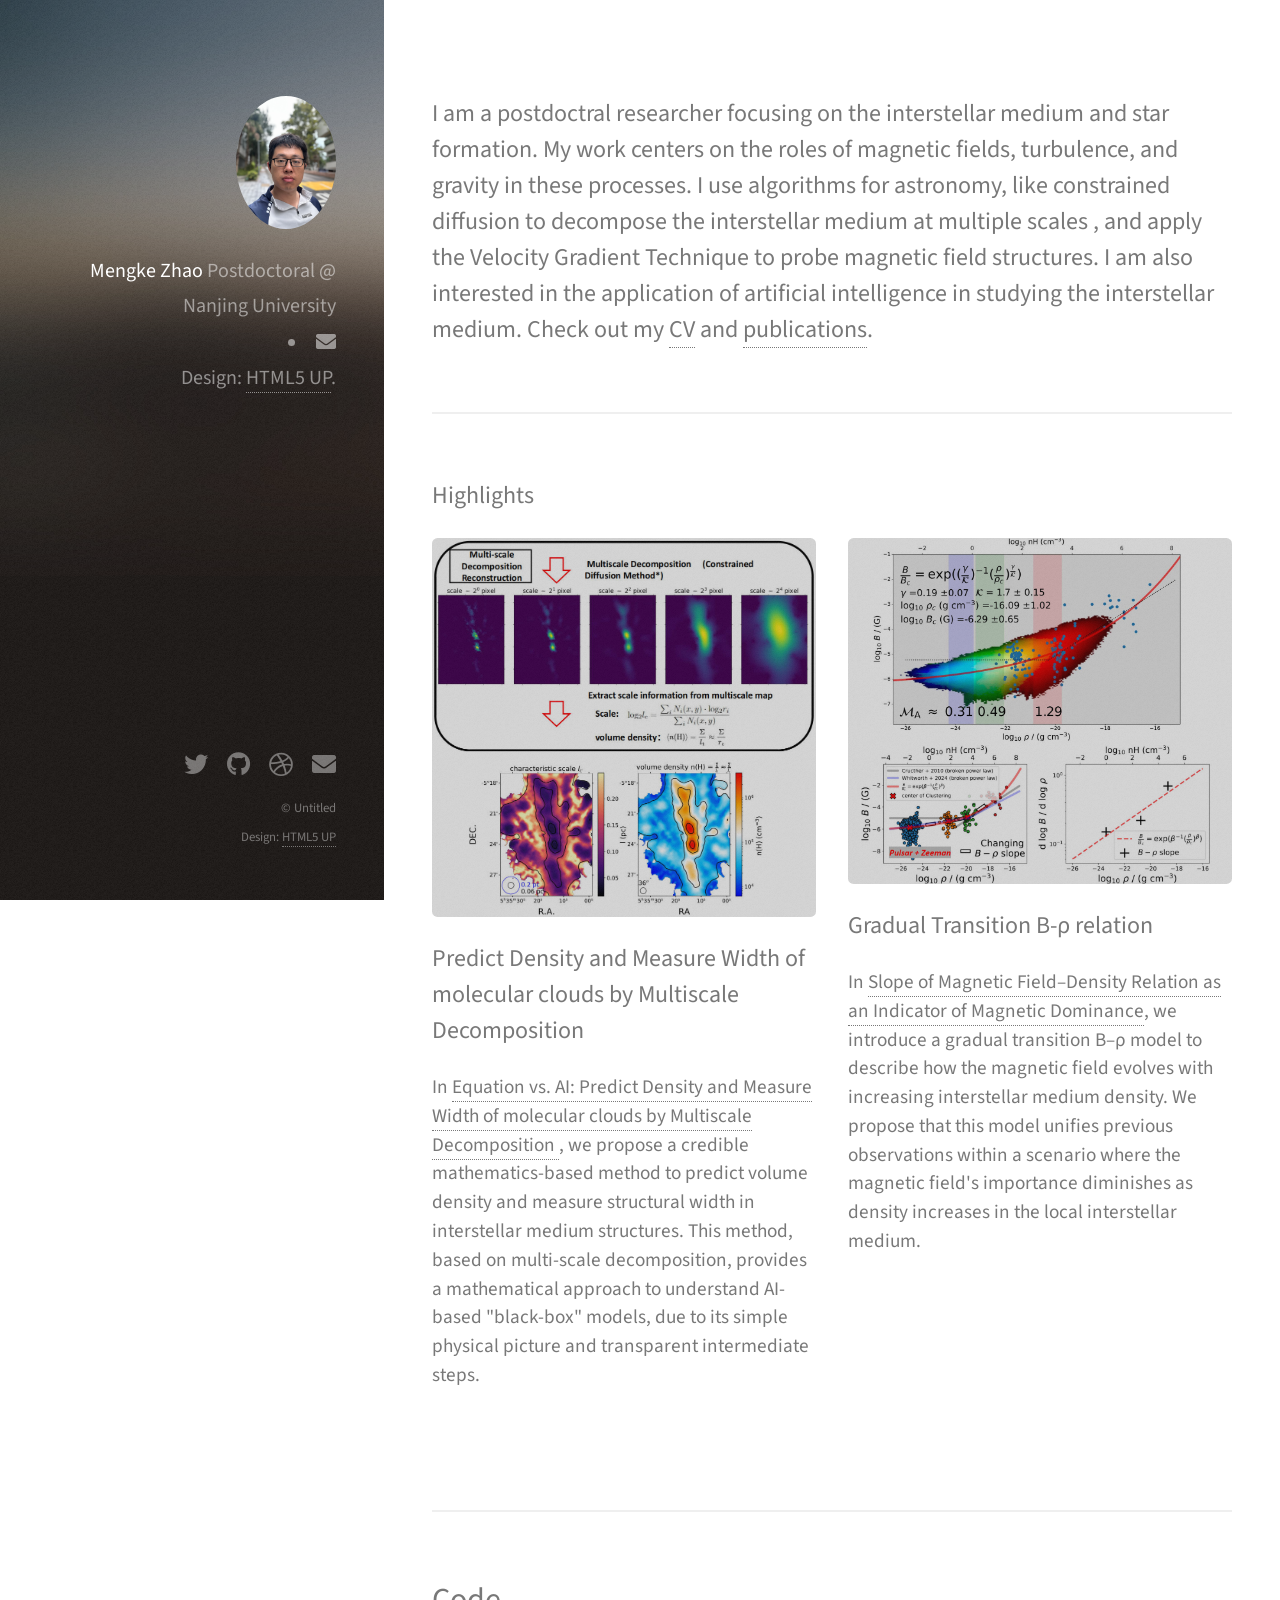
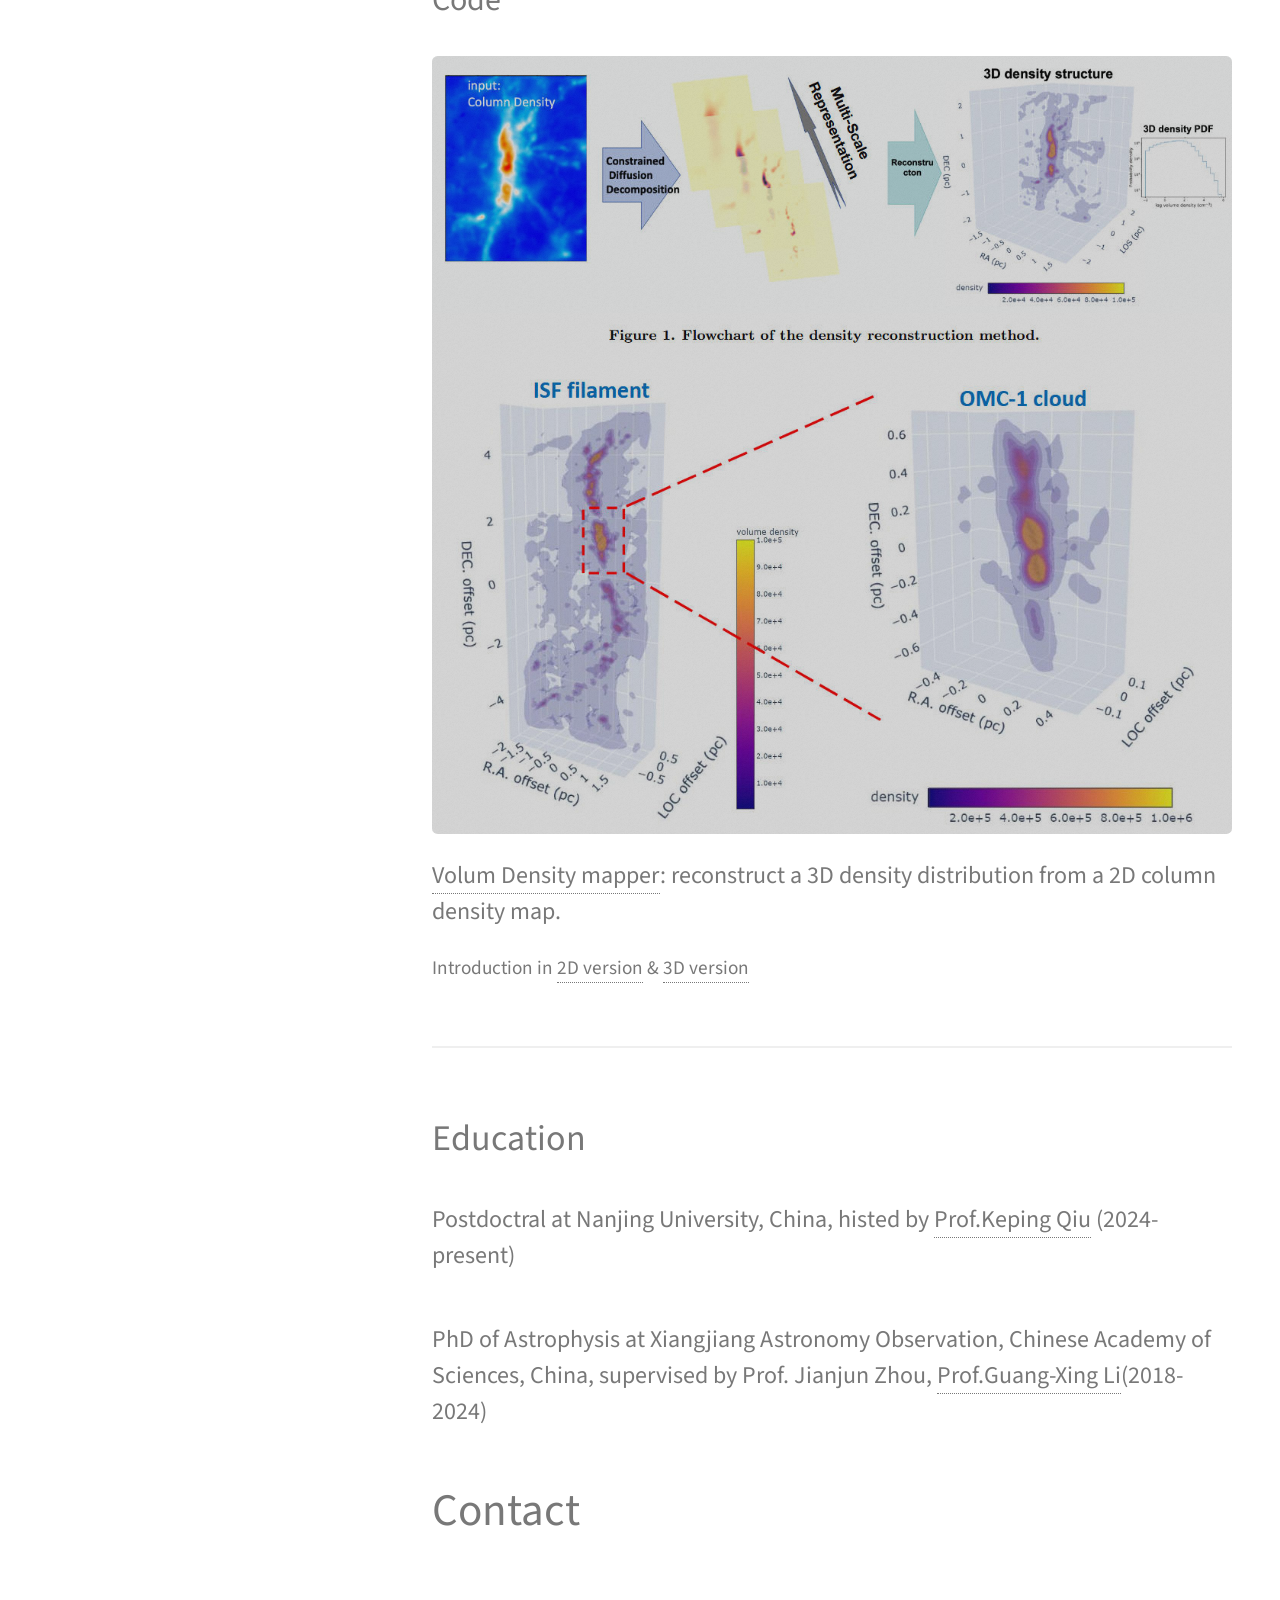
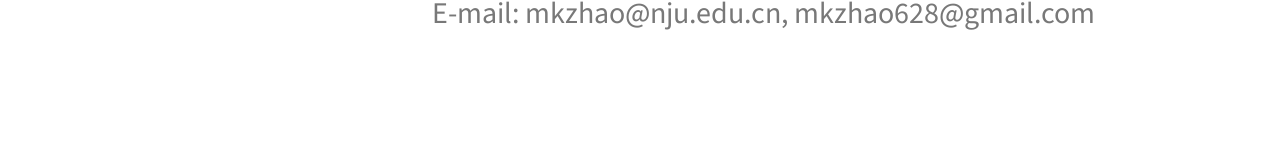
==== index.html @ 510600f3 "Add files via upload" ====
<!DOCTYPE HTML>
<!--
	Strata by HTML5 UP
	html5up.net | @ajlkn
	Free for personal and commercial use under the CCA 3.0 license (html5up.net/license)
-->
<html>
	<head>
		<title>Strata by HTML5 UP</title>
		<meta charset="utf-8" />
		<meta name="viewport" content="width=device-width, initial-scale=1, user-scalable=no" />
		<link rel="stylesheet" href="assets/css/main.css" />
	</head>
	<body class="is-preload">

		<!-- Header -->
			<header id="header">
				<div class="inner">
					<a href="#" class="image avatar"><img src="images/avatar.jpg" alt="" /></a>
					<h1><strong>Mengke Zhao</strong> <br />
					Postdoctoral @ Nanjing University<br />
					<br />
					<br />
					<br />
					<br />
					<br />
					<br />
					<br />
					<li><a href="mailto: mkzhao@nju.edu.cn" class="icon solid fa-envelope"><span class="label">Email</span></a></li>
					Design: <a href="http://html5up.net">HTML5 UP</a>.</h1>
				</div>
			</header>

		<!-- Main -->
			<div id="main">

				<!-- One -->
					<section id="one">
						<h2><header class="major">
						</header>
						<p>I am a postdoctral researcher focusing on the interstellar medium and star formation. 
						My work centers on the roles of magnetic fields, turbulence, and gravity in these processes. 
						I use algorithms for astronomy, like constrained diffusion to decompose the interstellar medium at multiple scales , and apply the Velocity Gradient Technique to probe magnetic field structures. 
						I am also interested in the application of artificial intelligence in studying the interstellar medium.
						Check out my <a href="resume.pdf" class="pdf-link" target="_blank">CV</a> and <a href="https://ui.adsabs.harvard.edu/search/filter_author_facet_hier_fq_author=AND&filter_author_facet_hier_fq_author=author_facet_hier%3A%221%2FZhao%2C%20M%2FZhao%2C%20Mengke%22&filter_database_fq_database=AND&filter_database_fq_database=database%3A%22astronomy%22&fq=%7B!type%3Daqp%20v%3D%24fq_database%7D&fq=%7B!type%3Daqp%20v%3D%24fq_author%7D&fq_author=(author_facet_hier%3A%221%2FZhao%2C%20M%2FZhao%2C%20Mengke%22)&fq_database=(database%3A%22astronomy%22)&p_=0&q=%20%20author%3A%22Zhao%22&sort=date%20desc%2C%20bibcode%20desc" class="pdf-link" target="_blank"> publications</a>.
						
					</section>

				<!-- Two -->
					<section id="two">
						<h2>Highlights</h1>
						<div class="row">
							<article class="col-6 col-12-xsmall work-item">
								<a href="images/fulls/01.jpg" class="image fit thumb"><img src="images/thumbs/01.jpg" alt="" /></a>
								<h2>Predict Density and Measure Width of molecular clouds by Multiscale Decomposition</h3>
								<h2><p>In <a href="https://arxiv.org/abs/2508.01130" class="highlight-link" target="_blank">Equation vs. AI: Predict Density and Measure Width of molecular clouds by Multiscale Decomposition </a>, we propose a credible mathematics-based method to predict volume density and measure structural width in interstellar medium structures. This method, based on multi-scale decomposition, provides a mathematical approach to understand AI-based "black-box" models, due to its simple physical picture and transparent intermediate steps.</p>
							</article>
							<article class="col-6 col-12-xsmall work-item">
								<a href="images/fulls/02.jpg" class="image fit thumb"><img src="images/thumbs/02.jpg" alt="" /></a>
								<h2>Gradual Transition B-ρ relation</h3>
								<h2><p>In <a href="https://arxiv.org/abs/2409.02786" class="highlight-link" target="_blank"> Slope of Magnetic Field–Density Relation as an Indicator of Magnetic Dominance</a>, we introduce a gradual transition B–ρ model to describe how the magnetic field evolves with increasing interstellar medium density. We propose that this model unifies previous observations within a scenario where the magnetic field's importance diminishes as density increases in the local interstellar medium.</p>
							</article>
							
						</div>
					</section>

				<!-- Three -->
					<section id="three">
						<h1>Code </h1>
						<article class="col-6 col-12-xsmall work-item">
								<a href="images/fulls/03.jpg" class="image fit thumb"><img src="images/thumbs/03.jpg" alt="" /></a>
								<h2><a href="https://github.com/gxli/volume-density-mapper" class="highlight-link" target="_blank"> Volum Density mapper</a>: reconstruct a 3D density distribution from a 2D column density map.</p></h3>
								<h2><p>Introduction in <a href="https://arxiv.org/abs/2508.01130" class="highlight-link" target="_blank">2D version</a> & <a href="https://arxiv.org/abs/2509.17369" class="highlight-link" target="_blank"> 3D version</a></p>
							
						</article>

					</section>

					<section id="four">
						<h2><section id="four">
						<h2>Education </h2>
							<p> Postdoctral at Nanjing University, China, histed by <a href="https://www.researchgate.net/profile/Keping-Qiu" class="highlight-link" target="_blank"> Prof.Keping Qiu</a> (2024-present)
							<p>PhD of Astrophysis at Xiangjiang Astronomy Observation,  Chinese Academy of Sciences, China, supervised by Prof. Jianjun Zhou, <a href="https://gxli.github.io/" class="highlight-link" target="_blank">Prof.Guang-Xing Li</a>(2018-2024)</p>
							
						</article>


					</section>

					<section id="five">
						<h3><section id="five">
						<h2>Contact </h2>
							<p>E-mail: mkzhao@nju.edu.cn, mkzhao628@gmail.com </p>
							
						</article>


					</section>

					

				<!-- Four -->
				<!--
					<section id="four">
						<h2>Elements</h2>

						<section>
							<h4>Text</h4>
							<p>This is <b>bold</b> and this is <strong>strong</strong>. This is <i>italic</i> and this is <em>emphasized</em>.
							This is <sup>superscript</sup> text and this is <sub>subscript</sub> text.
							This is <u>underlined</u> and this is code: <code>for (;;) { ... }</code>. Finally, <a href="#">this is a link</a>.</p>
							<hr />
							<header>
								<h4>Heading with a Subtitle</h4>
								<p>Lorem ipsum dolor sit amet nullam id egestas urna aliquam</p>
							</header>
							<p>Nunc lacinia ante nunc ac lobortis. Interdum adipiscing gravida odio porttitor sem non mi integer non faucibus ornare mi ut ante amet placerat aliquet. Volutpat eu sed ante lacinia sapien lorem accumsan varius montes viverra nibh in adipiscing blandit tempus accumsan.</p>
							<header>
								<h5>Heading with a Subtitle</h5>
								<p>Lorem ipsum dolor sit amet nullam id egestas urna aliquam</p>
							</header>
							<p>Nunc lacinia ante nunc ac lobortis. Interdum adipiscing gravida odio porttitor sem non mi integer non faucibus ornare mi ut ante amet placerat aliquet. Volutpat eu sed ante lacinia sapien lorem accumsan varius montes viverra nibh in adipiscing blandit tempus accumsan.</p>
							<hr />
							<h2>Heading Level 2</h2>
							<h3>Heading Level 3</h3>
							<h4>Heading Level 4</h4>
							<h5>Heading Level 5</h5>
							<h6>Heading Level 6</h6>
							<hr />
							<h5>Blockquote</h5>
							<blockquote>Fringilla nisl. Donec accumsan interdum nisi, quis tincidunt felis sagittis eget tempus euismod. Vestibulum ante ipsum primis in faucibus vestibulum. Blandit adipiscing eu felis iaculis volutpat ac adipiscing accumsan faucibus. Vestibulum ante ipsum primis in faucibus lorem ipsum dolor sit amet nullam adipiscing eu felis.</blockquote>
							<h5>Preformatted</h5>
							<pre><code>i = 0;

while (!deck.isInOrder()) {
print 'Iteration ' + i;
deck.shuffle();
i++;
}

print 'It took ' + i + ' iterations to sort the deck.';</code></pre>
						</section>

						<section>
							<h4>Lists</h4>
							<div class="row">
								<div class="col-6 col-12-xsmall">
									<h5>Unordered</h5>
									<ul>
										<li>Dolor pulvinar etiam magna etiam.</li>
										<li>Sagittis adipiscing lorem eleifend.</li>
										<li>Felis enim feugiat dolore viverra.</li>
									</ul>
									<h5>Alternate</h5>
									<ul class="alt">
										<li>Dolor pulvinar etiam magna etiam.</li>
										<li>Sagittis adipiscing lorem eleifend.</li>
										<li>Felis enim feugiat dolore viverra.</li>
									</ul>
								</div>
								<div class="col-6 col-12-xsmall">
									<h5>Ordered</h5>
									<ol>
										<li>Dolor pulvinar etiam magna etiam.</li>
										<li>Etiam vel felis at lorem sed viverra.</li>
										<li>Felis enim feugiat dolore viverra.</li>
										<li>Dolor pulvinar etiam magna etiam.</li>
										<li>Etiam vel felis at lorem sed viverra.</li>
										<li>Felis enim feugiat dolore viverra.</li>
									</ol>
									<h5>Icons</h5>
									<ul class="icons">
										<li><a href="#" class="icon brands fa-twitter"><span class="label">Twitter</span></a></li>
										<li><a href="#" class="icon brands fa-facebook-f"><span class="label">Facebook</span></a></li>
										<li><a href="#" class="icon brands fa-instagram"><span class="label">Instagram</span></a></li>
										<li><a href="#" class="icon brands fa-github"><span class="label">Github</span></a></li>
										<li><a href="#" class="icon brands fa-dribbble"><span class="label">Dribbble</span></a></li>
										<li><a href="#" class="icon brands fa-tumblr"><span class="label">Tumblr</span></a></li>
									</ul>
								</div>
							</div>
							<h5>Actions</h5>
							<ul class="actions">
								<li><a href="#" class="button primary">Default</a></li>
								<li><a href="#" class="button">Default</a></li>
							</ul>
							<ul class="actions small">
								<li><a href="#" class="button primary small">Small</a></li>
								<li><a href="#" class="button small">Small</a></li>
							</ul>
							<div class="row">
								<div class="col-6 col-12-small">
									<ul class="actions stacked">
										<li><a href="#" class="button primary">Default</a></li>
										<li><a href="#" class="button">Default</a></li>
									</ul>
								</div>
								<div class="col-6 col-12-small">
									<ul class="actions stacked">
										<li><a href="#" class="button primary small">Small</a></li>
										<li><a href="#" class="button small">Small</a></li>
									</ul>
								</div>
								<div class="col-6 col-12-small">
									<ul class="actions stacked">
										<li><a href="#" class="button primary fit">Default</a></li>
										<li><a href="#" class="button fit">Default</a></li>
									</ul>
								</div>
								<div class="col-6 col-12-small">
									<ul class="actions stacked">
										<li><a href="#" class="button primary small fit">Small</a></li>
										<li><a href="#" class="button small fit">Small</a></li>
									</ul>
								</div>
							</div>
						</section>

						<section>
							<h4>Table</h4>
							<h5>Default</h5>
							<div class="table-wrapper">
								<table>
									<thead>
										<tr>
											<th>Name</th>
											<th>Description</th>
											<th>Price</th>
										</tr>
									</thead>
									<tbody>
										<tr>
											<td>Item One</td>
											<td>Ante turpis integer aliquet porttitor.</td>
											<td>29.99</td>
										</tr>
										<tr>
											<td>Item Two</td>
											<td>Vis ac commodo adipiscing arcu aliquet.</td>
											<td>19.99</td>
										</tr>
										<tr>
											<td>Item Three</td>
											<td> Morbi faucibus arcu accumsan lorem.</td>
											<td>29.99</td>
										</tr>
										<tr>
											<td>Item Four</td>
											<td>Vitae integer tempus condimentum.</td>
											<td>19.99</td>
										</tr>
										<tr>
											<td>Item Five</td>
											<td>Ante turpis integer aliquet porttitor.</td>
											<td>29.99</td>
										</tr>
									</tbody>
									<tfoot>
										<tr>
											<td colspan="2"></td>
											<td>100.00</td>
										</tr>
									</tfoot>
								</table>
							</div>

							<h5>Alternate</h5>
							<div class="table-wrapper">
								<table class="alt">
									<thead>
										<tr>
											<th>Name</th>
											<th>Description</th>
											<th>Price</th>
										</tr>
									</thead>
									<tbody>
										<tr>
											<td>Item One</td>
											<td>Ante turpis integer aliquet porttitor.</td>
											<td>29.99</td>
										</tr>
										<tr>
											<td>Item Two</td>
											<td>Vis ac commodo adipiscing arcu aliquet.</td>
											<td>19.99</td>
										</tr>
										<tr>
											<td>Item Three</td>
											<td> Morbi faucibus arcu accumsan lorem.</td>
											<td>29.99</td>
										</tr>
										<tr>
											<td>Item Four</td>
											<td>Vitae integer tempus condimentum.</td>
											<td>19.99</td>
										</tr>
										<tr>
											<td>Item Five</td>
											<td>Ante turpis integer aliquet porttitor.</td>
											<td>29.99</td>
										</tr>
									</tbody>
									<tfoot>
										<tr>
											<td colspan="2"></td>
											<td>100.00</td>
										</tr>
									</tfoot>
								</table>
							</div>
						</section>

						<section>
							<h4>Buttons</h4>
							<ul class="actions">
								<li><a href="#" class="button primary">Primary</a></li>
								<li><a href="#" class="button">Default</a></li>
							</ul>
							<ul class="actions">
								<li><a href="#" class="button large">Large</a></li>
								<li><a href="#" class="button">Default</a></li>
								<li><a href="#" class="button small">Small</a></li>
							</ul>
							<ul class="actions fit">
								<li><a href="#" class="button primary fit">Fit</a></li>
								<li><a href="#" class="button fit">Fit</a></li>
							</ul>
							<ul class="actions fit small">
								<li><a href="#" class="button primary fit small">Fit + Small</a></li>
								<li><a href="#" class="button fit small">Fit + Small</a></li>
							</ul>
							<ul class="actions">
								<li><a href="#" class="button primary icon solid fa-download">Icon</a></li>
								<li><a href="#" class="button icon solid fa-download">Icon</a></li>
							</ul>
							<ul class="actions">
								<li><span class="button primary disabled">Primary</span></li>
								<li><span class="button disabled">Default</span></li>
							</ul>
						</section>

						<section>
							<h4>Form</h4>
							<form method="post" action="#">
								<div class="row gtr-uniform gtr-50">
									<div class="col-6 col-12-xsmall">
										<input type="text" name="demo-name" id="demo-name" value="" placeholder="Name" />
									</div>
									<div class="col-6 col-12-xsmall">
										<input type="email" name="demo-email" id="demo-email" value="" placeholder="Email" />
									</div>
									<div class="col-12">
										<select name="demo-category" id="demo-category">
											<option value="">- Category -</option>
											<option value="1">Manufacturing</option>
											<option value="1">Shipping</option>
											<option value="1">Administration</option>
											<option value="1">Human Resources</option>
										</select>
									</div>
									<div class="col-4 col-12-small">
										<input type="radio" id="demo-priority-low" name="demo-priority" checked>
										<label for="demo-priority-low">Low Priority</label>
									</div>
									<div class="col-4 col-12-small">
										<input type="radio" id="demo-priority-normal" name="demo-priority">
										<label for="demo-priority-normal">Normal Priority</label>
									</div>
									<div class="col-4 col-12-small">
										<input type="radio" id="demo-priority-high" name="demo-priority">
										<label for="demo-priority-high">High Priority</label>
									</div>
									<div class="col-6 col-12-small">
										<input type="checkbox" id="demo-copy" name="demo-copy">
										<label for="demo-copy">Email me a copy of this message</label>
									</div>
									<div class="col-6 col-12-small">
										<input type="checkbox" id="demo-human" name="demo-human" checked>
										<label for="demo-human">I am a human and not a robot</label>
									</div>
									<div class="col-12">
										<textarea name="demo-message" id="demo-message" placeholder="Enter your message" rows="6"></textarea>
									</div>
									<div class="col-12">
										<ul class="actions">
											<li><input type="submit" value="Send Message" class="primary" /></li>
											<li><input type="reset" value="Reset" /></li>
										</ul>
									</div>
								</div>
							</form>
						</section>

						<section>
							<h4>Image</h4>
							<h5>Fit</h5>
							<div class="box alt">
								<div class="row gtr-50 gtr-uniform">
									<div class="col-12"><span class="image fit"><img src="images/fulls/05.jpg" alt="" /></span></div>
									<div class="col-4"><span class="image fit"><img src="images/thumbs/01.jpg" alt="" /></span></div>
									<div class="col-4"><span class="image fit"><img src="images/thumbs/02.jpg" alt="" /></span></div>
									<div class="col-4"><span class="image fit"><img src="images/thumbs/03.jpg" alt="" /></span></div>
									<div class="col-4"><span class="image fit"><img src="images/thumbs/04.jpg" alt="" /></span></div>
									<div class="col-4"><span class="image fit"><img src="images/thumbs/05.jpg" alt="" /></span></div>
									<div class="col-4"><span class="image fit"><img src="images/thumbs/06.jpg" alt="" /></span></div>
									<div class="col-4"><span class="image fit"><img src="images/thumbs/03.jpg" alt="" /></span></div>
									<div class="col-4"><span class="image fit"><img src="images/thumbs/02.jpg" alt="" /></span></div>
									<div class="col-4"><span class="image fit"><img src="images/thumbs/01.jpg" alt="" /></span></div>
								</div>
							</div>
							<h5>Left &amp; Right</h5>
							<p><span class="image left"><img src="images/avatar.jpg" alt="" /></span>Fringilla nisl. Donec accumsan interdum nisi, quis tincidunt felis sagittis eget. tempus euismod. Vestibulum ante ipsum primis in faucibus vestibulum. Blandit adipiscing eu felis iaculis volutpat ac adipiscing accumsan eu faucibus. Integer ac pellentesque praesent tincidunt felis sagittis eget. tempus euismod. Vestibulum ante ipsum primis in faucibus vestibulum. Blandit adipiscing eu felis iaculis volutpat ac adipiscing accumsan eu faucibus. Integer ac pellentesque praesent. Donec accumsan interdum nisi, quis tincidunt felis sagittis eget. tempus euismod. Vestibulum ante ipsum primis in faucibus vestibulum. Blandit adipiscing eu felis iaculis volutpat ac adipiscing accumsan eu faucibus. Integer ac pellentesque praesent tincidunt felis sagittis eget. tempus euismod. Vestibulum ante ipsum primis in faucibus vestibulum. Blandit adipiscing eu felis iaculis volutpat ac adipiscing accumsan eu faucibus. Integer ac pellentesque praesent.</p>
							<p><span class="image right"><img src="images/avatar.jpg" alt="" /></span>Fringilla nisl. Donec accumsan interdum nisi, quis tincidunt felis sagittis eget. tempus euismod. Vestibulum ante ipsum primis in faucibus vestibulum. Blandit adipiscing eu felis iaculis volutpat ac adipiscing accumsan eu faucibus. Integer ac pellentesque praesent tincidunt felis sagittis eget. tempus euismod. Vestibulum ante ipsum primis in faucibus vestibulum. Blandit adipiscing eu felis iaculis volutpat ac adipiscing accumsan eu faucibus. Integer ac pellentesque praesent. Donec accumsan interdum nisi, quis tincidunt felis sagittis eget. tempus euismod. Vestibulum ante ipsum primis in faucibus vestibulum. Blandit adipiscing eu felis iaculis volutpat ac adipiscing accumsan eu faucibus. Integer ac pellentesque praesent tincidunt felis sagittis eget. tempus euismod. Vestibulum ante ipsum primis in faucibus vestibulum. Blandit adipiscing eu felis iaculis volutpat ac adipiscing accumsan eu faucibus. Integer ac pellentesque praesent.</p>
						</section>

					</section>
				-->

			</div>

		<!-- Footer -->
			<footer id="footer">
				<div class="inner">
					<ul class="icons">
						<li><a href="#" class="icon brands fa-twitter"><span class="label">Twitter</span></a></li>
						<li><a href="#" class="icon brands fa-github"><span class="label">Github</span></a></li>
						<li><a href="#" class="icon brands fa-dribbble"><span class="label">Dribbble</span></a></li>
						<li><a href="#" class="icon solid fa-envelope"><span class="label">Email</span></a></li>
					</ul>
					<ul class="copyright">
						<li>&copy; Untitled</li><li>Design: <a href="http://html5up.net">HTML5 UP</a></li>
					</ul>
				</div>
			</footer>

		<!-- Scripts -->
			<script src="assets/js/jquery.min.js"></script>
			<script src="assets/js/jquery.poptrox.min.js"></script>
			<script src="assets/js/browser.min.js"></script>
			<script src="assets/js/breakpoints.min.js"></script>
			<script src="assets/js/util.js"></script>
			<script src="assets/js/main.js"></script>

	</body>
</html>
---- assets/css/main.css ----
@import url("fontawesome-all.min.css");
@import url("https://fonts.googleapis.com/css?family=Source+Sans+Pro:400,400italic");

/*
	Strata by HTML5 UP
	html5up.net | @ajlkn
	Free for personal and commercial use under the CCA 3.0 license (html5up.net/license)
*/

html, body, div, span, applet, object,
iframe, h1, h2, h3, h4, h5, h6, p, blockquote,
pre, a, abbr, acronym, address, big, cite,
code, del, dfn, em, img, ins, kbd, q, s, samp,
small, strike, strong, sub, sup, tt, var, b,
u, i, center, dl, dt, dd, ol, ul, li, fieldset,
form, label, legend, table, caption, tbody,
tfoot, thead, tr, th, td, article, aside,
canvas, details, embed, figure, figcaption,
footer, header, hgroup, menu, nav, output, ruby,
section, summary, time, mark, audio, video {
	margin: 0;
	padding: 0;
	border: 0;
	font-size: 100%;
	font: inherit;
	vertical-align: baseline;}

article, aside, details, figcaption, figure,
footer, header, hgroup, menu, nav, section {
	display: block;}

body {
	line-height: 1;
}

ol, ul {
	list-style: none;
}

blockquote, q {
	quotes: none;
}

	blockquote:before, blockquote:after, q:before, q:after {
		content: '';
		content: none;
	}

table {
	border-collapse: collapse;
	border-spacing: 0;
}

body {
	-webkit-text-size-adjust: none;
}

mark {
	background-color: transparent;
	color: inherit;
}

input::-moz-focus-inner {
	border: 0;
	padding: 0;
}

input, select, textarea {
	-moz-appearance: none;
	-webkit-appearance: none;
	-ms-appearance: none;
	appearance: none;
}

/* Basic */

	html {
		box-sizing: border-box;
	}

	*, *:before, *:after {
		box-sizing: inherit;
	}

	body {
		background: #fff;
	}

		body.is-preload *, body.is-preload *:before, body.is-preload *:after {
			-moz-animation: none !important;
			-webkit-animation: none !important;
			-ms-animation: none !important;
			animation: none !important;
			-moz-transition: none !important;
			-webkit-transition: none !important;
			-ms-transition: none !important;
			transition: none !important;
		}

	body, input, select, textarea {
		color: #a2a2a2;
		font-family: "Source Sans Pro", Helvetica, sans-serif;
		font-size: 16pt;
		font-weight: 400;
		line-height: 1.75em;
	}

	a {
		-moz-transition: color 0.2s ease-in-out, border-color 0.2s ease-in-out;
		-webkit-transition: color 0.2s ease-in-out, border-color 0.2s ease-in-out;
		-ms-transition: color 0.2s ease-in-out, border-color 0.2s ease-in-out;
		transition: color 0.2s ease-in-out, border-color 0.2s ease-in-out;
		border-bottom: dotted 1px;
		color: #49bf9d;
		text-decoration: none;
	}

		a:hover {
			border-bottom-color: transparent;
			color: #49bf9d !important;
			text-decoration: none;
		}

	strong, b {
		color: #787878;
		font-weight: 400;
	}

	em, i {
		font-style: italic;
	}

	p {
		margin: 0 0 2em 0;
	}

	h1, h2, h3, h4, h5, h6 {
		color: #787878;
		font-weight: 400;
		line-height: 1em;
		margin: 0 0 1em 0;
	}

		h1 a, h2 a, h3 a, h4 a, h5 a, h6 a {
			color: inherit;
			text-decoration: none;
		}

	h1 {
		font-size: 2em;
		line-height: 1.5em;
	}

	h2 {
		font-size: 1.5em;
		line-height: 1.5em;
	}

	h3 {
		font-size: 1.25em;
		line-height: 1.5em;
	}

	h4 {
		font-size: 1.1em;
		line-height: 1.5em;
	}

	h5 {
		font-size: 0.9em;
		line-height: 1.5em;
	}

	h6 {
		font-size: 0.7em;
		line-height: 1.5em;
	}

	sub {
		font-size: 0.8em;
		position: relative;
		top: 0.5em;
	}

	sup {
		font-size: 0.8em;
		position: relative;
		top: -0.5em;
	}

	hr {
		border: 0;
		border-bottom: solid 2px #efefef;
		margin: 2em 0;
	}

		hr.major {
			margin: 3em 0;
		}

	blockquote {
		border-left: solid 6px #efefef;
		font-style: italic;
		margin: 0 0 2em 0;
		padding: 0.5em 0 0.5em 1.5em;
	}

	code {
		background: #f7f7f7;
		border-radius: 0.35em;
		border: solid 2px #efefef;
		font-family: "Courier New", monospace;
		font-size: 0.9em;
		margin: 0 0.25em;
		padding: 0.25em 0.65em;
	}

	pre {
		-webkit-overflow-scrolling: touch;
		font-family: "Courier New", monospace;
		font-size: 0.9em;
		margin: 0 0 2em 0;
	}

		pre code {
			display: block;
			line-height: 1.75em;
			padding: 1em 1.5em;
			overflow-x: auto;
		}

	.align-left {
		text-align: left;
	}

	.align-center {
		text-align: center;
	}

	.align-right {
		text-align: right;
	}

/* Container */

	.container {
		margin: 0 auto;
		max-width: calc(100% - 4em);
		width: 100%;
	}

		.container.xsmall {
			width: 25%;
		}

		.container.small {
			width: 50%;
		}

		.container.medium {
			width: 75%;
		}

		.container.large {
			width: 125%;
		}

		.container.xlarge {
			width: 150%;
		}

		.container.max {
			width: 100%;
		}

		@media screen and (max-width: 980px) {

			.container {
				width: 100% !important;
				max-width: 100% !important;
			}

		}

		@media screen and (max-width: 480px) {

			.container {
				max-width: calc(100% - 3em);
			}

		}

/* Row */

	.row {
		display: flex;
		flex-wrap: wrap;
		box-sizing: border-box;
		align-items: stretch;
	}

		.row > * {
			box-sizing: border-box;
		}

		.row.gtr-uniform > * > :last-child {
			margin-bottom: 0;
		}

		.row.aln-left {
			justify-content: flex-start;
		}

		.row.aln-center {
			justify-content: center;
		}

		.row.aln-right {
			justify-content: flex-end;
		}

		.row.aln-top {
			align-items: flex-start;
		}

		.row.aln-middle {
			align-items: center;
		}

		.row.aln-bottom {
			align-items: flex-end;
		}

		.row > .imp {
			order: -1;
		}

		.row > .col-1 {
			width: 8.33333%;
		}

		.row > .off-1 {
			margin-left: 8.33333%;
		}

		.row > .col-2 {
			width: 16.66667%;
		}

		.row > .off-2 {
			margin-left: 16.66667%;
		}

		.row > .col-3 {
			width: 25%;
		}

		.row > .off-3 {
			margin-left: 25%;
		}

		.row > .col-4 {
			width: 33.33333%;
		}

		.row > .off-4 {
			margin-left: 33.33333%;
		}

		.row > .col-5 {
			width: 41.66667%;
		}

		.row > .off-5 {
			margin-left: 41.66667%;
		}

		.row > .col-6 {
			width: 50%;
		}

		.row > .off-6 {
			margin-left: 50%;
		}

		.row > .col-7 {
			width: 58.33333%;
		}

		.row > .off-7 {
			margin-left: 58.33333%;
		}

		.row > .col-8 {
			width: 66.66667%;
		}

		.row > .off-8 {
			margin-left: 66.66667%;
		}

		.row > .col-9 {
			width: 75%;
		}

		.row > .off-9 {
			margin-left: 75%;
		}

		.row > .col-10 {
			width: 83.33333%;
		}

		.row > .off-10 {
			margin-left: 83.33333%;
		}

		.row > .col-11 {
			width: 91.66667%;
		}

		.row > .off-11 {
			margin-left: 91.66667%;
		}

		.row > .col-12 {
			width: 100%;
		}

		.row > .off-12 {
			margin-left: 100%;
		}

		.row.gtr-0 {
			margin-top: 0;
			margin-left: 0em;
		}

			.row.gtr-0 > * {
				padding: 0 0 0 0em;
			}

			.row.gtr-0.gtr-uniform {
				margin-top: 0em;
			}

				.row.gtr-0.gtr-uniform > * {
					padding-top: 0em;
				}

		.row.gtr-25 {
			margin-top: 0;
			margin-left: -0.625em;
		}

			.row.gtr-25 > * {
				padding: 0 0 0 0.625em;
			}

			.row.gtr-25.gtr-uniform {
				margin-top: -0.625em;
			}

				.row.gtr-25.gtr-uniform > * {
					padding-top: 0.625em;
				}

		.row.gtr-50 {
			margin-top: 0;
			margin-left: -1.25em;
		}

			.row.gtr-50 > * {
				padding: 0 0 0 1.25em;
			}

			.row.gtr-50.gtr-uniform {
				margin-top: -1.25em;
			}

				.row.gtr-50.gtr-uniform > * {
					padding-top: 1.25em;
				}

		.row {
			margin-top: 0;
			margin-left: -2.5em;
		}

			.row > * {
				padding: 0 0 0 2.5em;
			}

			.row.gtr-uniform {
				margin-top: -2.5em;
			}

				.row.gtr-uniform > * {
					padding-top: 2.5em;
				}

		.row.gtr-150 {
			margin-top: 0;
			margin-left: -3.75em;
		}

			.row.gtr-150 > * {
				padding: 0 0 0 3.75em;
			}

			.row.gtr-150.gtr-uniform {
				margin-top: -3.75em;
			}

				.row.gtr-150.gtr-uniform > * {
					padding-top: 3.75em;
				}

		.row.gtr-200 {
			margin-top: 0;
			margin-left: -5em;
		}

			.row.gtr-200 > * {
				padding: 0 0 0 5em;
			}

			.row.gtr-200.gtr-uniform {
				margin-top: -5em;
			}

				.row.gtr-200.gtr-uniform > * {
					padding-top: 5em;
				}

		@media screen and (max-width: 1800px) {

			.row {
				display: flex;
				flex-wrap: wrap;
				box-sizing: border-box;
				align-items: stretch;
			}

				.row > * {
					box-sizing: border-box;
				}

				.row.gtr-uniform > * > :last-child {
					margin-bottom: 0;
				}

				.row.aln-left {
					justify-content: flex-start;
				}

				.row.aln-center {
					justify-content: center;
				}

				.row.aln-right {
					justify-content: flex-end;
				}

				.row.aln-top {
					align-items: flex-start;
				}

				.row.aln-middle {
					align-items: center;
				}

				.row.aln-bottom {
					align-items: flex-end;
				}

				.row > .imp-xlarge {
					order: -1;
				}

				.row > .col-1-xlarge {
					width: 8.33333%;
				}

				.row > .off-1-xlarge {
					margin-left: 8.33333%;
				}

				.row > .col-2-xlarge {
					width: 16.66667%;
				}

				.row > .off-2-xlarge {
					margin-left: 16.66667%;
				}

				.row > .col-3-xlarge {
					width: 25%;
				}

				.row > .off-3-xlarge {
					margin-left: 25%;
				}

				.row > .col-4-xlarge {
					width: 33.33333%;
				}

				.row > .off-4-xlarge {
					margin-left: 33.33333%;
				}

				.row > .col-5-xlarge {
					width: 41.66667%;
				}

				.row > .off-5-xlarge {
					margin-left: 41.66667%;
				}

				.row > .col-6-xlarge {
					width: 50%;
				}

				.row > .off-6-xlarge {
					margin-left: 50%;
				}

				.row > .col-7-xlarge {
					width: 58.33333%;
				}

				.row > .off-7-xlarge {
					margin-left: 58.33333%;
				}

				.row > .col-8-xlarge {
					width: 66.66667%;
				}

				.row > .off-8-xlarge {
					margin-left: 66.66667%;
				}

				.row > .col-9-xlarge {
					width: 75%;
				}

				.row > .off-9-xlarge {
					margin-left: 75%;
				}

				.row > .col-10-xlarge {
					width: 83.33333%;
				}

				.row > .off-10-xlarge {
					margin-left: 83.33333%;
				}

				.row > .col-11-xlarge {
					width: 91.66667%;
				}

				.row > .off-11-xlarge {
					margin-left: 91.66667%;
				}

				.row > .col-12-xlarge {
					width: 100%;
				}

				.row > .off-12-xlarge {
					margin-left: 100%;
				}

				.row.gtr-0 {
					margin-top: 0;
					margin-left: 0em;
				}

					.row.gtr-0 > * {
						padding: 0 0 0 0em;
					}

					.row.gtr-0.gtr-uniform {
						margin-top: 0em;
					}

						.row.gtr-0.gtr-uniform > * {
							padding-top: 0em;
						}

				.row.gtr-25 {
					margin-top: 0;
					margin-left: -0.625em;
				}

					.row.gtr-25 > * {
						padding: 0 0 0 0.625em;
					}

					.row.gtr-25.gtr-uniform {
						margin-top: -0.625em;
					}

						.row.gtr-25.gtr-uniform > * {
							padding-top: 0.625em;
						}

				.row.gtr-50 {
					margin-top: 0;
					margin-left: -1.25em;
				}

					.row.gtr-50 > * {
						padding: 0 0 0 1.25em;
					}

					.row.gtr-50.gtr-uniform {
						margin-top: -1.25em;
					}

						.row.gtr-50.gtr-uniform > * {
							padding-top: 1.25em;
						}

				.row {
					margin-top: 0;
					margin-left: -2.5em;
				}

					.row > * {
						padding: 0 0 0 2.5em;
					}

					.row.gtr-uniform {
						margin-top: -2.5em;
					}

						.row.gtr-uniform > * {
							padding-top: 2.5em;
						}

				.row.gtr-150 {
					margin-top: 0;
					margin-left: -3.75em;
				}

					.row.gtr-150 > * {
						padding: 0 0 0 3.75em;
					}

					.row.gtr-150.gtr-uniform {
						margin-top: -3.75em;
					}

						.row.gtr-150.gtr-uniform > * {
							padding-top: 3.75em;
						}

				.row.gtr-200 {
					margin-top: 0;
					margin-left: -5em;
				}

					.row.gtr-200 > * {
						padding: 0 0 0 5em;
					}

					.row.gtr-200.gtr-uniform {
						margin-top: -5em;
					}

						.row.gtr-200.gtr-uniform > * {
							padding-top: 5em;
						}

		}

		@media screen and (max-width: 1280px) {

			.row {
				display: flex;
				flex-wrap: wrap;
				box-sizing: border-box;
				align-items: stretch;
			}

				.row > * {
					box-sizing: border-box;
				}

				.row.gtr-uniform > * > :last-child {
					margin-bottom: 0;
				}

				.row.aln-left {
					justify-content: flex-start;
				}

				.row.aln-center {
					justify-content: center;
				}

				.row.aln-right {
					justify-content: flex-end;
				}

				.row.aln-top {
					align-items: flex-start;
				}

				.row.aln-middle {
					align-items: center;
				}

				.row.aln-bottom {
					align-items: flex-end;
				}

				.row > .imp-large {
					order: -1;
				}

				.row > .col-1-large {
					width: 8.33333%;
				}

				.row > .off-1-large {
					margin-left: 8.33333%;
				}

				.row > .col-2-large {
					width: 16.66667%;
				}

				.row > .off-2-large {
					margin-left: 16.66667%;
				}

				.row > .col-3-large {
					width: 25%;
				}

				.row > .off-3-large {
					margin-left: 25%;
				}

				.row > .col-4-large {
					width: 33.33333%;
				}

				.row > .off-4-large {
					margin-left: 33.33333%;
				}

				.row > .col-5-large {
					width: 41.66667%;
				}

				.row > .off-5-large {
					margin-left: 41.66667%;
				}

				.row > .col-6-large {
					width: 50%;
				}

				.row > .off-6-large {
					margin-left: 50%;
				}

				.row > .col-7-large {
					width: 58.33333%;
				}

				.row > .off-7-large {
					margin-left: 58.33333%;
				}

				.row > .col-8-large {
					width: 66.66667%;
				}

				.row > .off-8-large {
					margin-left: 66.66667%;
				}

				.row > .col-9-large {
					width: 75%;
				}

				.row > .off-9-large {
					margin-left: 75%;
				}

				.row > .col-10-large {
					width: 83.33333%;
				}

				.row > .off-10-large {
					margin-left: 83.33333%;
				}

				.row > .col-11-large {
					width: 91.66667%;
				}

				.row > .off-11-large {
					margin-left: 91.66667%;
				}

				.row > .col-12-large {
					width: 100%;
				}

				.row > .off-12-large {
					margin-left: 100%;
				}

				.row.gtr-0 {
					margin-top: 0;
					margin-left: 0em;
				}

					.row.gtr-0 > * {
						padding: 0 0 0 0em;
					}

					.row.gtr-0.gtr-uniform {
						margin-top: 0em;
					}

						.row.gtr-0.gtr-uniform > * {
							padding-top: 0em;
						}

				.row.gtr-25 {
					margin-top: 0;
					margin-left: -0.5em;
				}

					.row.gtr-25 > * {
						padding: 0 0 0 0.5em;
					}

					.row.gtr-25.gtr-uniform {
						margin-top: -0.5em;
					}

						.row.gtr-25.gtr-uniform > * {
							padding-top: 0.5em;
						}

				.row.gtr-50 {
					margin-top: 0;
					margin-left: -1em;
				}

					.row.gtr-50 > * {
						padding: 0 0 0 1em;
					}

					.row.gtr-50.gtr-uniform {
						margin-top: -1em;
					}

						.row.gtr-50.gtr-uniform > * {
							padding-top: 1em;
						}

				.row {
					margin-top: 0;
					margin-left: -2em;
				}

					.row > * {
						padding: 0 0 0 2em;
					}

					.row.gtr-uniform {
						margin-top: -2em;
					}

						.row.gtr-uniform > * {
							padding-top: 2em;
						}

				.row.gtr-150 {
					margin-top: 0;
					margin-left: -3em;
				}

					.row.gtr-150 > * {
						padding: 0 0 0 3em;
					}

					.row.gtr-150.gtr-uniform {
						margin-top: -3em;
					}

						.row.gtr-150.gtr-uniform > * {
							padding-top: 3em;
						}

				.row.gtr-200 {
					margin-top: 0;
					margin-left: -4em;
				}

					.row.gtr-200 > * {
						padding: 0 0 0 4em;
					}

					.row.gtr-200.gtr-uniform {
						margin-top: -4em;
					}

						.row.gtr-200.gtr-uniform > * {
							padding-top: 4em;
						}

		}

		@media screen and (max-width: 980px) {

			.row {
				display: flex;
				flex-wrap: wrap;
				box-sizing: border-box;
				align-items: stretch;
			}

				.row > * {
					box-sizing: border-box;
				}

				.row.gtr-uniform > * > :last-child {
					margin-bottom: 0;
				}

				.row.aln-left {
					justify-content: flex-start;
				}

				.row.aln-center {
					justify-content: center;
				}

				.row.aln-right {
					justify-content: flex-end;
				}

				.row.aln-top {
					align-items: flex-start;
				}

				.row.aln-middle {
					align-items: center;
				}

				.row.aln-bottom {
					align-items: flex-end;
				}

				.row > .imp-medium {
					order: -1;
				}

				.row > .col-1-medium {
					width: 8.33333%;
				}

				.row > .off-1-medium {
					margin-left: 8.33333%;
				}

				.row > .col-2-medium {
					width: 16.66667%;
				}

				.row > .off-2-medium {
					margin-left: 16.66667%;
				}

				.row > .col-3-medium {
					width: 25%;
				}

				.row > .off-3-medium {
					margin-left: 25%;
				}

				.row > .col-4-medium {
					width: 33.33333%;
				}

				.row > .off-4-medium {
					margin-left: 33.33333%;
				}

				.row > .col-5-medium {
					width: 41.66667%;
				}

				.row > .off-5-medium {
					margin-left: 41.66667%;
				}

				.row > .col-6-medium {
					width: 50%;
				}

				.row > .off-6-medium {
					margin-left: 50%;
				}

				.row > .col-7-medium {
					width: 58.33333%;
				}

				.row > .off-7-medium {
					margin-left: 58.33333%;
				}

				.row > .col-8-medium {
					width: 66.66667%;
				}

				.row > .off-8-medium {
					margin-left: 66.66667%;
				}

				.row > .col-9-medium {
					width: 75%;
				}

				.row > .off-9-medium {
					margin-left: 75%;
				}

				.row > .col-10-medium {
					width: 83.33333%;
				}

				.row > .off-10-medium {
					margin-left: 83.33333%;
				}

				.row > .col-11-medium {
					width: 91.66667%;
				}

				.row > .off-11-medium {
					margin-left: 91.66667%;
				}

				.row > .col-12-medium {
					width: 100%;
				}

				.row > .off-12-medium {
					margin-left: 100%;
				}

				.row.gtr-0 {
					margin-top: 0;
					margin-left: 0em;
				}

					.row.gtr-0 > * {
						padding: 0 0 0 0em;
					}

					.row.gtr-0.gtr-uniform {
						margin-top: 0em;
					}

						.row.gtr-0.gtr-uniform > * {
							padding-top: 0em;
						}

				.row.gtr-25 {
					margin-top: 0;
					margin-left: -0.5em;
				}

					.row.gtr-25 > * {
						padding: 0 0 0 0.5em;
					}

					.row.gtr-25.gtr-uniform {
						margin-top: -0.5em;
					}

						.row.gtr-25.gtr-uniform > * {
							padding-top: 0.5em;
						}

				.row.gtr-50 {
					margin-top: 0;
					margin-left: -1em;
				}

					.row.gtr-50 > * {
						padding: 0 0 0 1em;
					}

					.row.gtr-50.gtr-uniform {
						margin-top: -1em;
					}

						.row.gtr-50.gtr-uniform > * {
							padding-top: 1em;
						}

				.row {
					margin-top: 0;
					margin-left: -2em;
				}

					.row > * {
						padding: 0 0 0 2em;
					}

					.row.gtr-uniform {
						margin-top: -2em;
					}

						.row.gtr-uniform > * {
							padding-top: 2em;
						}

				.row.gtr-150 {
					margin-top: 0;
					margin-left: -3em;
				}

					.row.gtr-150 > * {
						padding: 0 0 0 3em;
					}

					.row.gtr-150.gtr-uniform {
						margin-top: -3em;
					}

						.row.gtr-150.gtr-uniform > * {
							padding-top: 3em;
						}

				.row.gtr-200 {
					margin-top: 0;
					margin-left: -4em;
				}

					.row.gtr-200 > * {
						padding: 0 0 0 4em;
					}

					.row.gtr-200.gtr-uniform {
						margin-top: -4em;
					}

						.row.gtr-200.gtr-uniform > * {
							padding-top: 4em;
						}

		}

		@media screen and (max-width: 736px) {

			.row {
				display: flex;
				flex-wrap: wrap;
				box-sizing: border-box;
				align-items: stretch;
			}

				.row > * {
					box-sizing: border-box;
				}

				.row.gtr-uniform > * > :last-child {
					margin-bottom: 0;
				}

				.row.aln-left {
					justify-content: flex-start;
				}

				.row.aln-center {
					justify-content: center;
				}

				.row.aln-right {
					justify-content: flex-end;
				}

				.row.aln-top {
					align-items: flex-start;
				}

				.row.aln-middle {
					align-items: center;
				}

				.row.aln-bottom {
					align-items: flex-end;
				}

				.row > .imp-small {
					order: -1;
				}

				.row > .col-1-small {
					width: 8.33333%;
				}

				.row > .off-1-small {
					margin-left: 8.33333%;
				}

				.row > .col-2-small {
					width: 16.66667%;
				}

				.row > .off-2-small {
					margin-left: 16.66667%;
				}

				.row > .col-3-small {
					width: 25%;
				}

				.row > .off-3-small {
					margin-left: 25%;
				}

				.row > .col-4-small {
					width: 33.33333%;
				}

				.row > .off-4-small {
					margin-left: 33.33333%;
				}

				.row > .col-5-small {
					width: 41.66667%;
				}

				.row > .off-5-small {
					margin-left: 41.66667%;
				}

				.row > .col-6-small {
					width: 50%;
				}

				.row > .off-6-small {
					margin-left: 50%;
				}

				.row > .col-7-small {
					width: 58.33333%;
				}

				.row > .off-7-small {
					margin-left: 58.33333%;
				}

				.row > .col-8-small {
					width: 66.66667%;
				}

				.row > .off-8-small {
					margin-left: 66.66667%;
				}

				.row > .col-9-small {
					width: 75%;
				}

				.row > .off-9-small {
					margin-left: 75%;
				}

				.row > .col-10-small {
					width: 83.33333%;
				}

				.row > .off-10-small {
					margin-left: 83.33333%;
				}

				.row > .col-11-small {
					width: 91.66667%;
				}

				.row > .off-11-small {
					margin-left: 91.66667%;
				}

				.row > .col-12-small {
					width: 100%;
				}

				.row > .off-12-small {
					margin-left: 100%;
				}

				.row.gtr-0 {
					margin-top: 0;
					margin-left: 0em;
				}

					.row.gtr-0 > * {
						padding: 0 0 0 0em;
					}

					.row.gtr-0.gtr-uniform {
						margin-top: 0em;
					}

						.row.gtr-0.gtr-uniform > * {
							padding-top: 0em;
						}

				.row.gtr-25 {
					margin-top: 0;
					margin-left: -0.375em;
				}

					.row.gtr-25 > * {
						padding: 0 0 0 0.375em;
					}

					.row.gtr-25.gtr-uniform {
						margin-top: -0.375em;
					}

						.row.gtr-25.gtr-uniform > * {
							padding-top: 0.375em;
						}

				.row.gtr-50 {
					margin-top: 0;
					margin-left: -0.75em;
				}

					.row.gtr-50 > * {
						padding: 0 0 0 0.75em;
					}

					.row.gtr-50.gtr-uniform {
						margin-top: -0.75em;
					}

						.row.gtr-50.gtr-uniform > * {
							padding-top: 0.75em;
						}

				.row {
					margin-top: 0;
					margin-left: -1.5em;
				}

					.row > * {
						padding: 0 0 0 1.5em;
					}

					.row.gtr-uniform {
						margin-top: -1.5em;
					}

						.row.gtr-uniform > * {
							padding-top: 1.5em;
						}

				.row.gtr-150 {
					margin-top: 0;
					margin-left: -2.25em;
				}

					.row.gtr-150 > * {
						padding: 0 0 0 2.25em;
					}

					.row.gtr-150.gtr-uniform {
						margin-top: -2.25em;
					}

						.row.gtr-150.gtr-uniform > * {
							padding-top: 2.25em;
						}

				.row.gtr-200 {
					margin-top: 0;
					margin-left: -3em;
				}

					.row.gtr-200 > * {
						padding: 0 0 0 3em;
					}

					.row.gtr-200.gtr-uniform {
						margin-top: -3em;
					}

						.row.gtr-200.gtr-uniform > * {
							padding-top: 3em;
						}

		}

		@media screen and (max-width: 480px) {

			.row {
				display: flex;
				flex-wrap: wrap;
				box-sizing: border-box;
				align-items: stretch;
			}

				.row > * {
					box-sizing: border-box;
				}

				.row.gtr-uniform > * > :last-child {
					margin-bottom: 0;
				}

				.row.aln-left {
					justify-content: flex-start;
				}

				.row.aln-center {
					justify-content: center;
				}

				.row.aln-right {
					justify-content: flex-end;
				}

				.row.aln-top {
					align-items: flex-start;
				}

				.row.aln-middle {
					align-items: center;
				}

				.row.aln-bottom {
					align-items: flex-end;
				}

				.row > .imp-xsmall {
					order: -1;
				}

				.row > .col-1-xsmall {
					width: 8.33333%;
				}

				.row > .off-1-xsmall {
					margin-left: 8.33333%;
				}

				.row > .col-2-xsmall {
					width: 16.66667%;
				}

				.row > .off-2-xsmall {
					margin-left: 16.66667%;
				}

				.row > .col-3-xsmall {
					width: 25%;
				}

				.row > .off-3-xsmall {
					margin-left: 25%;
				}

				.row > .col-4-xsmall {
					width: 33.33333%;
				}

				.row > .off-4-xsmall {
					margin-left: 33.33333%;
				}

				.row > .col-5-xsmall {
					width: 41.66667%;
				}

				.row > .off-5-xsmall {
					margin-left: 41.66667%;
				}

				.row > .col-6-xsmall {
					width: 50%;
				}

				.row > .off-6-xsmall {
					margin-left: 50%;
				}

				.row > .col-7-xsmall {
					width: 58.33333%;
				}

				.row > .off-7-xsmall {
					margin-left: 58.33333%;
				}

				.row > .col-8-xsmall {
					width: 66.66667%;
				}

				.row > .off-8-xsmall {
					margin-left: 66.66667%;
				}

				.row > .col-9-xsmall {
					width: 75%;
				}

				.row > .off-9-xsmall {
					margin-left: 75%;
				}

				.row > .col-10-xsmall {
					width: 83.33333%;
				}

				.row > .off-10-xsmall {
					margin-left: 83.33333%;
				}

				.row > .col-11-xsmall {
					width: 91.66667%;
				}

				.row > .off-11-xsmall {
					margin-left: 91.66667%;
				}

				.row > .col-12-xsmall {
					width: 100%;
				}

				.row > .off-12-xsmall {
					margin-left: 100%;
				}

				.row.gtr-0 {
					margin-top: 0;
					margin-left: 0em;
				}

					.row.gtr-0 > * {
						padding: 0 0 0 0em;
					}

					.row.gtr-0.gtr-uniform {
						margin-top: 0em;
					}

						.row.gtr-0.gtr-uniform > * {
							padding-top: 0em;
						}

				.row.gtr-25 {
					margin-top: 0;
					margin-left: -0.375em;
				}

					.row.gtr-25 > * {
						padding: 0 0 0 0.375em;
					}

					.row.gtr-25.gtr-uniform {
						margin-top: -0.375em;
					}

						.row.gtr-25.gtr-uniform > * {
							padding-top: 0.375em;
						}

				.row.gtr-50 {
					margin-top: 0;
					margin-left: -0.75em;
				}

					.row.gtr-50 > * {
						padding: 0 0 0 0.75em;
					}

					.row.gtr-50.gtr-uniform {
						margin-top: -0.75em;
					}

						.row.gtr-50.gtr-uniform > * {
							padding-top: 0.75em;
						}

				.row {
					margin-top: 0;
					margin-left: -1.5em;
				}

					.row > * {
						padding: 0 0 0 1.5em;
					}

					.row.gtr-uniform {
						margin-top: -1.5em;
					}

						.row.gtr-uniform > * {
							padding-top: 1.5em;
						}

				.row.gtr-150 {
					margin-top: 0;
					margin-left: -2.25em;
				}

					.row.gtr-150 > * {
						padding: 0 0 0 2.25em;
					}

					.row.gtr-150.gtr-uniform {
						margin-top: -2.25em;
					}

						.row.gtr-150.gtr-uniform > * {
							padding-top: 2.25em;
						}

				.row.gtr-200 {
					margin-top: 0;
					margin-left: -3em;
				}

					.row.gtr-200 > * {
						padding: 0 0 0 3em;
					}

					.row.gtr-200.gtr-uniform {
						margin-top: -3em;
					}

						.row.gtr-200.gtr-uniform > * {
							padding-top: 3em;
						}

		}

/* Section/Article */

	section.special, article.special {
		text-align: center;
	}

	header p {
		color: #b2b2b2;
		position: relative;
		margin: 0 0 1.5em 0;
	}

	header h2 + p {
		font-size: 1.25em;
		margin-top: -1em;
		line-height: 1.5em;
	}

	header h3 + p {
		font-size: 1.1em;
		margin-top: -0.8em;
		line-height: 1.5em;
	}

	header h4 + p,
	header h5 + p,
	header h6 + p {
		font-size: 0.9em;
		margin-top: -0.6em;
		line-height: 1.5em;
	}

	header.major h2 {
		font-size: 2em;
	}

/* Form */

	form {
		margin: 0 0 2em 0;
	}

	label {
		color: #787878;
		display: block;
		font-size: 0.9em;
		font-weight: 400;
		margin: 0 0 1em 0;
	}

	input[type="text"],
	input[type="password"],
	input[type="email"],
	select,
	textarea {
		-moz-appearance: none;
		-webkit-appearance: none;
		-ms-appearance: none;
		appearance: none;
		background: #f7f7f7;
		border-radius: 0.35em;
		border: solid 2px transparent;
		color: inherit;
		display: block;
		outline: 0;
		padding: 0 0.75em;
		text-decoration: none;
		width: 100%;
	}

		input[type="text"]:invalid,
		input[type="password"]:invalid,
		input[type="email"]:invalid,
		select:invalid,
		textarea:invalid {
			box-shadow: none;
		}

		input[type="text"]:focus,
		input[type="password"]:focus,
		input[type="email"]:focus,
		select:focus,
		textarea:focus {
			border-color: #49bf9d;
		}

	select {
		background-image: url("data:image/svg+xml;charset=utf8,%3Csvg xmlns='http://www.w3.org/2000/svg' width='40' height='40' preserveAspectRatio='none' viewBox='0 0 40 40'%3E%3Cpath d='M9.4,12.3l10.4,10.4l10.4-10.4c0.2-0.2,0.5-0.4,0.9-0.4c0.3,0,0.6,0.1,0.9,0.4l3.3,3.3c0.2,0.2,0.4,0.5,0.4,0.9 c0,0.4-0.1,0.6-0.4,0.9L20.7,31.9c-0.2,0.2-0.5,0.4-0.9,0.4c-0.3,0-0.6-0.1-0.9-0.4L4.3,17.3c-0.2-0.2-0.4-0.5-0.4-0.9 c0-0.4,0.1-0.6,0.4-0.9l3.3-3.3c0.2-0.2,0.5-0.4,0.9-0.4S9.1,12.1,9.4,12.3z' fill='%23dfdfdf' /%3E%3C/svg%3E");
		background-size: 1.25rem;
		background-repeat: no-repeat;
		background-position: calc(100% - 1rem) center;
		height: 2.75em;
		padding-right: 2.75em;
		text-overflow: ellipsis;
	}

		select option {
			color: #787878;
			background: #fff;
		}

		select:focus::-ms-value {
			background-color: transparent;
		}

		select::-ms-expand {
			display: none;
		}

	input[type="text"],
	input[type="password"],
	input[type="email"],
	select {
		height: 2.75em;
	}

	textarea {
		padding: 0.75em;
	}

	input[type="checkbox"],
	input[type="radio"] {
		-moz-appearance: none;
		-webkit-appearance: none;
		-ms-appearance: none;
		appearance: none;
		display: block;
		float: left;
		margin-right: -2em;
		opacity: 0;
		width: 1em;
		z-index: -1;
	}

		input[type="checkbox"] + label,
		input[type="radio"] + label {
			text-decoration: none;
			color: #a2a2a2;
			cursor: pointer;
			display: inline-block;
			font-size: 1em;
			font-weight: 400;
			padding-left: 2.4em;
			padding-right: 0.75em;
			position: relative;
		}

			input[type="checkbox"] + label:before,
			input[type="radio"] + label:before {
				-moz-osx-font-smoothing: grayscale;
				-webkit-font-smoothing: antialiased;
				display: inline-block;
				font-style: normal;
				font-variant: normal;
				text-rendering: auto;
				line-height: 1;
				text-transform: none !important;
				font-family: 'Font Awesome 5 Free';
				font-weight: 900;
			}

			input[type="checkbox"] + label:before,
			input[type="radio"] + label:before {
				background: #f7f7f7;
				border-radius: 0.35em;
				border: solid 2px transparent;
				content: '';
				display: inline-block;
				font-size: 0.8em;
				height: 2.0625em;
				left: 0;
				line-height: 1.85625em;
				position: absolute;
				text-align: center;
				top: 0;
				width: 2.0625em;
			}

		input[type="checkbox"]:checked + label:before,
		input[type="radio"]:checked + label:before {
			background: #787878;
			border-color: #787878;
			color: #fff;
			content: '\f00c';
		}

		input[type="checkbox"]:focus + label:before,
		input[type="radio"]:focus + label:before {
			border-color: #49bf9d;
		}

	input[type="checkbox"] + label:before {
		border-radius: 0.35em;
	}

	input[type="radio"] + label:before {
		border-radius: 100%;
	}

	::-webkit-input-placeholder {
		color: #b2b2b2 !important;
		opacity: 1.0;
	}

	:-moz-placeholder {
		color: #b2b2b2 !important;
		opacity: 1.0;
	}

	::-moz-placeholder {
		color: #b2b2b2 !important;
		opacity: 1.0;
	}

	:-ms-input-placeholder {
		color: #b2b2b2 !important;
		opacity: 1.0;
	}

/* Box */

	.box {
		border-radius: 0.35em;
		border: solid 2px #efefef;
		margin-bottom: 2em;
		padding: 1.5em;
	}

		.box > :last-child,
		.box > :last-child > :last-child,
		.box > :last-child > :last-child > :last-child {
			margin-bottom: 0;
		}

		.box.alt {
			border: 0;
			border-radius: 0;
			padding: 0;
		}

/* Icon */

	.icon {
		text-decoration: none;
		border-bottom: none;
		position: relative;
	}

		.icon:before {
			-moz-osx-font-smoothing: grayscale;
			-webkit-font-smoothing: antialiased;
			display: inline-block;
			font-style: normal;
			font-variant: normal;
			text-rendering: auto;
			line-height: 1;
			text-transform: none !important;
			font-family: 'Font Awesome 5 Free';
			font-weight: 400;
		}

		.icon > .label {
			display: none;
		}

		.icon:before {
			line-height: inherit;
		}

		.icon.solid:before {
			font-weight: 900;
		}

		.icon.brands:before {
			font-family: 'Font Awesome 5 Brands';
		}

/* Image */

	.image {
		border-radius: 0.35em;
		border: 0;
		display: inline-block;
		position: relative;
	}

		.image:before {
			-moz-transition: opacity 0.2s ease-in-out;
			-webkit-transition: opacity 0.2s ease-in-out;
			-ms-transition: opacity 0.2s ease-in-out;
			transition: opacity 0.2s ease-in-out;
			background: url("images/overlay.png");
			border-radius: 0.35em;
			content: '';
			display: block;
			height: 100%;
			left: 0;
			opacity: 0.5;
			position: absolute;
			top: 0;
			width: 100%;
		}

		.image.thumb {
			text-align: center;
		}

			.image.thumb:after {
				-moz-transition: opacity 0.2s ease-in-out;
				-webkit-transition: opacity 0.2s ease-in-out;
				-ms-transition: opacity 0.2s ease-in-out;
				transition: opacity 0.2s ease-in-out;
				border-radius: 0.35em;
				border: solid 3px rgba(255, 255, 255, 0.5);
				color: #fff;
				content: 'View';
				display: inline-block;
				font-size: 0.8em;
				font-weight: 400;
				left: 50%;
				line-height: 2.25em;
				margin: -1.25em 0 0 -3em;
				opacity: 0;
				padding: 0 1.5em;
				position: absolute;
				text-align: center;
				text-decoration: none;
				top: 50%;
				white-space: nowrap;
			}

			.image.thumb:hover:after {
				opacity: 1.0;
			}

			.image.thumb:hover:before {
				background: url("images/overlay.png"), url("images/overlay.png");
				opacity: 1.0;
			}

		.image img {
			border-radius: 0.35em;
			display: block;
		}

		.image.left {
			float: left;
			margin: 0 1.5em 1em 0;
			top: 0.25em;
		}

		.image.right {
			float: right;
			margin: 0 0 1em 1.5em;
			top: 0.25em;
		}

		.image.left, .image.right {
			max-width: 40%;
		}

			.image.left img, .image.right img {
				width: 100%;
			}

		.image.fit {
			display: block;
			margin: 0 0 2em 0;
			width: 100%;
		}

			.image.fit img {
				width: 100%;
			}

		.image.avatar {
			border-radius: 100%;
		}

			.image.avatar:before {
				display: none;
			}

			.image.avatar img {
				border-radius: 100%;
				width: 100%;
			}

/* List */

	ol {
		list-style: decimal;
		margin: 0 0 2em 0;
		padding-left: 1.25em;
	}

		ol li {
			padding-left: 0.25em;
		}

	ul {
		list-style: disc;
		margin: 0 0 2em 0;
		padding-left: 1em;
	}

		ul li {
			padding-left: 0.5em;
		}

		ul.alt {
			list-style: none;
			padding-left: 0;
		}

			ul.alt li {
				border-top: solid 2px #efefef;
				padding: 0.5em 0;
			}

				ul.alt li:first-child {
					border-top: 0;
					padding-top: 0;
				}

	dl {
		margin: 0 0 2em 0;
	}

/* Icons */

	ul.icons {
		cursor: default;
		list-style: none;
		padding-left: 0;
	}

		ul.icons li {
			display: inline-block;
			padding: 0 1em 0 0;
		}

			ul.icons li:last-child {
				padding-right: 0;
			}

			ul.icons li .icon:before {
				font-size: 1.5em;
			}

/* Labeled Icons */

	ul.labeled-icons {
		list-style: none;
		padding: 0;
	}

		ul.labeled-icons li {
			line-height: 1.75em;
			margin: 1.5em 0 0 0;
			padding-left: 2.25em;
			position: relative;
		}

			ul.labeled-icons li:first-child {
				margin-top: 0;
			}

			ul.labeled-icons li a {
				color: inherit;
			}

			ul.labeled-icons li h3 {
				color: #b2b2b2;
				left: 0;
				position: absolute;
				text-align: center;
				top: 0;
				width: 1em;
			}

/* Actions */

	ul.actions {
		display: -moz-flex;
		display: -webkit-flex;
		display: -ms-flex;
		display: flex;
		cursor: default;
		list-style: none;
		margin-left: -1em;
		padding-left: 0;
	}

		ul.actions li {
			padding: 0 0 0 1em;
			vertical-align: middle;
		}

		ul.actions.special {
			-moz-justify-content: center;
			-webkit-justify-content: center;
			-ms-justify-content: center;
			justify-content: center;
			width: 100%;
			margin-left: 0;
		}

			ul.actions.special li:first-child {
				padding-left: 0;
			}

		ul.actions.stacked {
			-moz-flex-direction: column;
			-webkit-flex-direction: column;
			-ms-flex-direction: column;
			flex-direction: column;
			margin-left: 0;
		}

			ul.actions.stacked li {
				padding: 1.3em 0 0 0;
			}

				ul.actions.stacked li:first-child {
					padding-top: 0;
				}

		ul.actions.fit {
			width: calc(100% + 1em);
		}

			ul.actions.fit li {
				-moz-flex-grow: 1;
				-webkit-flex-grow: 1;
				-ms-flex-grow: 1;
				flex-grow: 1;
				-moz-flex-shrink: 1;
				-webkit-flex-shrink: 1;
				-ms-flex-shrink: 1;
				flex-shrink: 1;
				width: 100%;
			}

				ul.actions.fit li > * {
					width: 100%;
				}

			ul.actions.fit.stacked {
				width: 100%;
			}

		@media screen and (max-width: 480px) {

			ul.actions:not(.fixed) {
				-moz-flex-direction: column;
				-webkit-flex-direction: column;
				-ms-flex-direction: column;
				flex-direction: column;
				margin-left: 0;
				width: 100% !important;
			}

				ul.actions:not(.fixed) li {
					-moz-flex-grow: 1;
					-webkit-flex-grow: 1;
					-ms-flex-grow: 1;
					flex-grow: 1;
					-moz-flex-shrink: 1;
					-webkit-flex-shrink: 1;
					-ms-flex-shrink: 1;
					flex-shrink: 1;
					padding: 1em 0 0 0;
					text-align: center;
					width: 100%;
				}

					ul.actions:not(.fixed) li > * {
						width: 100%;
					}

					ul.actions:not(.fixed) li:first-child {
						padding-top: 0;
					}

					ul.actions:not(.fixed) li input[type="submit"],
					ul.actions:not(.fixed) li input[type="reset"],
					ul.actions:not(.fixed) li input[type="button"],
					ul.actions:not(.fixed) li button,
					ul.actions:not(.fixed) li .button {
						width: 100%;
					}

						ul.actions:not(.fixed) li input[type="submit"].icon:before,
						ul.actions:not(.fixed) li input[type="reset"].icon:before,
						ul.actions:not(.fixed) li input[type="button"].icon:before,
						ul.actions:not(.fixed) li button.icon:before,
						ul.actions:not(.fixed) li .button.icon:before {
							margin-left: -0.5em;
						}

		}

/* Table */

	.table-wrapper {
		-webkit-overflow-scrolling: touch;
		overflow-x: auto;
	}

	table {
		margin: 0 0 2em 0;
		width: 100%;
	}

		table tbody tr {
			border: solid 1px #efefef;
			border-left: 0;
			border-right: 0;
		}

			table tbody tr:nth-child(2n + 1) {
				background-color: #f7f7f7;
			}

		table td {
			padding: 0.75em 0.75em;
		}

		table th {
			color: #787878;
			font-size: 0.9em;
			font-weight: 400;
			padding: 0 0.75em 0.75em 0.75em;
			text-align: left;
		}

		table thead {
			border-bottom: solid 2px #efefef;
		}

		table tfoot {
			border-top: solid 2px #efefef;
		}

		table.alt {
			border-collapse: separate;
		}

			table.alt tbody tr td {
				border: solid 2px #efefef;
				border-left-width: 0;
				border-top-width: 0;
			}

				table.alt tbody tr td:first-child {
					border-left-width: 2px;
				}

			table.alt tbody tr:first-child td {
				border-top-width: 2px;
			}

			table.alt thead {
				border-bottom: 0;
			}

			table.alt tfoot {
				border-top: 0;
			}

/* Button */

	input[type="submit"],
	input[type="reset"],
	input[type="button"],
	.button {
		-moz-appearance: none;
		-webkit-appearance: none;
		-ms-appearance: none;
		appearance: none;
		-moz-transition: background-color 0.2s ease-in-out, color 0.2s ease-in-out, border-color 0.2s ease-in-out;
		-webkit-transition: background-color 0.2s ease-in-out, color 0.2s ease-in-out, border-color 0.2s ease-in-out;
		-ms-transition: background-color 0.2s ease-in-out, color 0.2s ease-in-out, border-color 0.2s ease-in-out;
		transition: background-color 0.2s ease-in-out, color 0.2s ease-in-out, border-color 0.2s ease-in-out;
		background-color: transparent;
		border-radius: 0.35em;
		border: solid 3px #efefef;
		color: #787878 !important;
		cursor: pointer;
		display: inline-block;
		font-weight: 400;
		height: 3.15em;
		height: calc(2.75em + 6px);
		line-height: 2.75em;
		min-width: 10em;
		padding: 0 1.5em;
		text-align: center;
		text-decoration: none;
		white-space: nowrap;
	}

		input[type="submit"]:hover,
		input[type="reset"]:hover,
		input[type="button"]:hover,
		.button:hover {
			border-color: #49bf9d;
			color: #49bf9d !important;
		}

		input[type="submit"]:active,
		input[type="reset"]:active,
		input[type="button"]:active,
		.button:active {
			background-color: rgba(73, 191, 157, 0.1);
			border-color: #49bf9d;
			color: #49bf9d !important;
		}

		input[type="submit"].icon,
		input[type="reset"].icon,
		input[type="button"].icon,
		.button.icon {
			padding-left: 1.35em;
		}

			input[type="submit"].icon:before,
			input[type="reset"].icon:before,
			input[type="button"].icon:before,
			.button.icon:before {
				margin-right: 0.5em;
			}

		input[type="submit"].fit,
		input[type="reset"].fit,
		input[type="button"].fit,
		.button.fit {
			min-width: 0;
			width: 100%;
		}

		input[type="submit"].small,
		input[type="reset"].small,
		input[type="button"].small,
		.button.small {
			font-size: 0.8em;
		}

		input[type="submit"].large,
		input[type="reset"].large,
		input[type="button"].large,
		.button.large {
			font-size: 1.35em;
		}

		input[type="submit"].primary,
		input[type="reset"].primary,
		input[type="button"].primary,
		.button.primary {
			background-color: #49bf9d;
			border-color: #49bf9d;
			color: #ffffff !important;
		}

			input[type="submit"].primary:hover,
			input[type="reset"].primary:hover,
			input[type="button"].primary:hover,
			.button.primary:hover {
				background-color: #5cc6a7;
				border-color: #5cc6a7;
			}

			input[type="submit"].primary:active,
			input[type="reset"].primary:active,
			input[type="button"].primary:active,
			.button.primary:active {
				background-color: #3eb08f;
				border-color: #3eb08f;
			}

		input[type="submit"].disabled, input[type="submit"]:disabled,
		input[type="reset"].disabled,
		input[type="reset"]:disabled,
		input[type="button"].disabled,
		input[type="button"]:disabled,
		.button.disabled,
		.button:disabled {
			background-color: #e7e7e7 !important;
			border-color: #e7e7e7 !important;
			color: #b2b2b2 !important;
			cursor: default;
		}

/* Work Item */

	.work-item {
		margin: 0 0 2em 0;
	}

		.work-item .image {
			margin: 0 0 1.5em 0;
		}

		.work-item h3 {
			font-size: 1em;
			margin: 0 0 0.5em 0;
		}

		.work-item p {
			font-size: 0.8em;
			line-height: 1.5em;
			margin: 0;
		}

/* Header */

	#header {
		display: -moz-flex;
		display: -webkit-flex;
		display: -ms-flex;
		display: flex;
		-moz-flex-direction: column;
		-webkit-flex-direction: column;
		-ms-flex-direction: column;
		flex-direction: column;
		-moz-align-items: -moz-flex-end;
		-webkit-align-items: -webkit-flex-end;
		-ms-align-items: -ms-flex-end;
		align-items: flex-end;
		-moz-justify-content: space-between;
		-webkit-justify-content: space-between;
		-ms-justify-content: space-between;
		justify-content: space-between;
		background-color: #1f1815;
		background-attachment: scroll,								scroll;
		background-image: url("images/overlay.png"), url("../../images/bg.jpg");
		background-position: top left,							top left;
		background-repeat: repeat,								no-repeat;
		background-size: auto,								150%;
		color: rgba(255, 255, 255, 0.5);
		height: 100%;
		left: 0;
		padding: 8em 4em;
		position: fixed;
		text-align: right;
		top: 0;
		width: 35%;
	}

		#header > * {
			-moz-flex-shrink: 0;
			-webkit-flex-shrink: 0;
			-ms-flex-shrink: 0;
			flex-shrink: 0;
			width: 100%;
		}

		#header > .inner {
			-moz-flex-grow: 1;
			-webkit-flex-grow: 1;
			-ms-flex-grow: 1;
			flex-grow: 1;
			margin: 0 0 2em 0;
		}

		#header strong, #header b {
			color: #ffffff;
		}

		#header h2, #header h3, #header h4, #header h5, #header h6 {
			color: #ffffff;
		}

		#header h1 {
			color: rgba(255, 255, 255, 0.5);
			font-size: 1.35em;
			line-height: 1.75em;
			margin: 0;
		}

		#header .image.avatar {
			margin: 0 0 1em 0;
			width: 6.25em;
		}

/* Footer */

	#footer .icons {
		margin: 1em 0 0 0;
	}

		#footer .icons a {
			color: rgba(255, 255, 255, 0.4);
		}

	#footer .copyright {
		color: rgba(255, 255, 255, 0.4);
		font-size: 0.8em;
		list-style: none;
		margin: 1em 0 0 0;
		padding: 0;
	}

		#footer .copyright li {
			border-left: solid 1px rgba(255, 255, 255, 0.25);
			display: inline-block;
			line-height: 1em;
			margin-left: 0.75em;
			padding-left: 0.75em;
		}

			#footer .copyright li:first-child {
				border-left: 0;
				margin-left: 0;
				padding-left: 0;
			}

			#footer .copyright li a {
				color: inherit;
			}

/* Main */

	#main {
		margin-left: 35%;
		max-width: 54em;
		padding: 8em 4em 4em 4em;
		width: calc(100% - 35%);
	}

		#main > section {
			border-top: solid 2px #efefef;
			margin: 4em 0 0 0;
			padding: 4em 0 0 0;
		}

			#main > section:first-child {
				border-top: 0;
				margin-top: 0;
				padding-top: 0;
			}

/* Poptrox */

	@-moz-keyframes spin {
		0% {
			-moz-transform: rotate(0deg);
			-webkit-transform: rotate(0deg);
			-ms-transform: rotate(0deg);
			transform: rotate(0deg);
		}

		100% {
			-moz-transform: rotate(360deg);
			-webkit-transform: rotate(360deg);
			-ms-transform: rotate(360deg);
			transform: rotate(360deg);
		}
	}

	@-webkit-keyframes spin {
		0% {
			-moz-transform: rotate(0deg);
			-webkit-transform: rotate(0deg);
			-ms-transform: rotate(0deg);
			transform: rotate(0deg);
		}

		100% {
			-moz-transform: rotate(360deg);
			-webkit-transform: rotate(360deg);
			-ms-transform: rotate(360deg);
			transform: rotate(360deg);
		}
	}

	@-ms-keyframes spin {
		0% {
			-moz-transform: rotate(0deg);
			-webkit-transform: rotate(0deg);
			-ms-transform: rotate(0deg);
			transform: rotate(0deg);
		}

		100% {
			-moz-transform: rotate(360deg);
			-webkit-transform: rotate(360deg);
			-ms-transform: rotate(360deg);
			transform: rotate(360deg);
		}
	}

	@keyframes spin {
		0% {
			-moz-transform: rotate(0deg);
			-webkit-transform: rotate(0deg);
			-ms-transform: rotate(0deg);
			transform: rotate(0deg);
		}

		100% {
			-moz-transform: rotate(360deg);
			-webkit-transform: rotate(360deg);
			-ms-transform: rotate(360deg);
			transform: rotate(360deg);
		}
	}

	.poptrox-popup {
		-moz-box-sizing: content-box;
		-webkit-box-sizing: content-box;
		-ms-box-sizing: content-box;
		box-sizing: content-box;
		-webkit-tap-highlight-color: rgba(255, 255, 255, 0);
		background: #fff;
		border-radius: 0.35em;
		box-shadow: 0 0.1em 0.15em 0 rgba(0, 0, 0, 0.15);
		overflow: hidden;
		padding-bottom: 3em;
	}

		.poptrox-popup .loader {
			text-decoration: none;
			-moz-animation: spin 1s linear infinite;
			-webkit-animation: spin 1s linear infinite;
			-ms-animation: spin 1s linear infinite;
			animation: spin 1s linear infinite;
			font-size: 1.5em;
			height: 1em;
			left: 50%;
			line-height: 1em;
			margin: -0.5em 0 0 -0.5em;
			position: absolute;
			top: 50%;
			width: 1em;
		}

			.poptrox-popup .loader:before {
				-moz-osx-font-smoothing: grayscale;
				-webkit-font-smoothing: antialiased;
				display: inline-block;
				font-style: normal;
				font-variant: normal;
				text-rendering: auto;
				line-height: 1;
				text-transform: none !important;
				font-family: 'Font Awesome 5 Free';
				font-weight: 900;
			}

			.poptrox-popup .loader:before {
				content: '\f1ce';
			}

		.poptrox-popup .caption {
			background: #fff;
			bottom: 0;
			cursor: default;
			font-size: 0.9em;
			height: 3em;
			left: 0;
			line-height: 2.8em;
			position: absolute;
			text-align: center;
			width: 100%;
			z-index: 1;
		}

		.poptrox-popup .nav-next,
		.poptrox-popup .nav-previous {
			text-decoration: none;
			-moz-transition: opacity 0.2s ease-in-out;
			-webkit-transition: opacity 0.2s ease-in-out;
			-ms-transition: opacity 0.2s ease-in-out;
			transition: opacity 0.2s ease-in-out;
			-webkit-tap-highlight-color: rgba(255, 255, 255, 0);
			background: rgba(0, 0, 0, 0.01);
			cursor: pointer;
			height: 100%;
			opacity: 0;
			position: absolute;
			top: 0;
			width: 50%;
		}

			.poptrox-popup .nav-next:before,
			.poptrox-popup .nav-previous:before {
				-moz-osx-font-smoothing: grayscale;
				-webkit-font-smoothing: antialiased;
				display: inline-block;
				font-style: normal;
				font-variant: normal;
				text-rendering: auto;
				line-height: 1;
				text-transform: none !important;
				font-family: 'Font Awesome 5 Free';
				font-weight: 900;
			}

			.poptrox-popup .nav-next:before,
			.poptrox-popup .nav-previous:before {
				color: #fff;
				font-size: 2.5em;
				height: 1em;
				line-height: 1em;
				margin-top: -0.75em;
				position: absolute;
				text-align: center;
				top: 50%;
				width: 1.5em;
			}

		.poptrox-popup .nav-next {
			right: 0;
		}

			.poptrox-popup .nav-next:before {
				content: '\f105';
				right: 0;
			}

		.poptrox-popup .nav-previous {
			left: 0;
		}

			.poptrox-popup .nav-previous:before {
				content: '\f104';
				left: 0;
			}

		.poptrox-popup .closer {
			text-decoration: none;
			-moz-transition: opacity 0.2s ease-in-out;
			-webkit-transition: opacity 0.2s ease-in-out;
			-ms-transition: opacity 0.2s ease-in-out;
			transition: opacity 0.2s ease-in-out;
			-webkit-tap-highlight-color: rgba(255, 255, 255, 0);
			color: #fff;
			height: 4em;
			line-height: 4em;
			opacity: 0;
			position: absolute;
			right: 0;
			text-align: center;
			top: 0;
			width: 4em;
			z-index: 2;
		}

			.poptrox-popup .closer:before {
				-moz-osx-font-smoothing: grayscale;
				-webkit-font-smoothing: antialiased;
				display: inline-block;
				font-style: normal;
				font-variant: normal;
				text-rendering: auto;
				line-height: 1;
				text-transform: none !important;
				font-family: 'Font Awesome 5 Free';
				font-weight: 900;
			}

			.poptrox-popup .closer:before {
				-moz-box-sizing: content-box;
				-webkit-box-sizing: content-box;
				-ms-box-sizing: content-box;
				box-sizing: content-box;
				border-radius: 100%;
				border: solid 3px rgba(255, 255, 255, 0.5);
				content: '\f00d';
				display: block;
				font-size: 1em;
				height: 1.75em;
				left: 50%;
				line-height: 1.75em;
				margin: -0.875em 0 0 -0.875em;
				position: absolute;
				top: 50%;
				width: 1.75em;
			}

		.poptrox-popup:hover .nav-next,
		.poptrox-popup:hover .nav-previous {
			opacity: 0.5;
		}

			.poptrox-popup:hover .nav-next:hover,
			.poptrox-popup:hover .nav-previous:hover {
				opacity: 1.0;
			}

		.poptrox-popup:hover .closer {
			opacity: 0.5;
		}

			.poptrox-popup:hover .closer:hover {
				opacity: 1.0;
			}

/* Touch */

	body.is-touch .image.thumb:before {
		opacity: 0.5 !important;
	}

	body.is-touch .image.thumb:after {
		display: none !important;
	}

	body.is-touch #header {
		background-attachment: scroll;
		background-size: auto, cover;
	}

	body.is-touch .poptrox-popup .nav-next,
	body.is-touch .poptrox-popup .nav-previous,
	body.is-touch .poptrox-popup .closer {
		opacity: 1.0 !important;
	}

/* XLarge */

	@media screen and (max-width: 1800px) {

		/* Basic */

			body, input, select, textarea {
				font-size: 12pt;
			}

	}

/* Large */

	@media screen and (max-width: 1280px) {

		/* Header */

			#header {
				padding: 6em 3em 3em 3em;
				width: 30%;
			}

				#header h1 {
					font-size: 1.25em;
				}

					#header h1 br {
						display: none;
					}

				#header > .inner {
					margin-bottom: 0;
				}

		/* Footer */

			#footer .copyright li {
				border-left-width: 0;
				display: block;
				line-height: 2.25em;
				margin-left: 0;
				padding-left: 0;
			}

		/* Main */

			#main {
				margin-left: 30%;
				max-width: none;
				padding: 6em 3em 3em 3em;
				width: calc(100% - 30%);
			}

	}

/* Medium */

	@media screen and (max-width: 980px) {

		/* Basic */

			h1 br, h2 br, h3 br, h4 br, h5 br, h6 br {
				display: none;
			}

		/* List */

			ul.icons li .icon {
				font-size: 1.25em;
			}

		/* Header */

			#header {
				background-attachment: scroll;
				background-position: top left, center center;
				background-size: auto,		cover;
				left: auto;
				padding: 6em 4em;
				position: relative;
				text-align: center;
				top: auto;
				width: 100%;
				display: block;
			}

				#header h1 {
					font-size: 1.75em;
				}

					#header h1 br {
						display: inline;
					}

		/* Footer */

			#footer {
				background-attachment: scroll;
				background-color: #1f1815;
				background-image: url("images/overlay.png"), url("../../images/bg.jpg");
				background-position: top left,						bottom center;
				background-repeat: repeat,							no-repeat;
				background-size: auto,							cover;
				bottom: auto;
				left: auto;
				padding: 4em 4em 6em 4em;
				position: relative;
				text-align: center;
				width: 100%;
			}

				#footer .icons {
					margin: 0 0 1em 0;
				}

				#footer .copyright {
					margin: 0 0 1em 0;
				}

					#footer .copyright li {
						border-left-width: 1px;
						display: inline-block;
						line-height: 1em;
						margin-left: 0.75em;
						padding-left: 0.75em;
					}

		/* Main */

			#main {
				margin: 0;
				padding: 6em 4em;
				width: 100%;
			}

	}

/* Small */

	@media screen and (max-width: 736px) {

		/* Basic */

			h1 {
				font-size: 1.5em;
			}

			h2 {
				font-size: 1.2em;
			}

			h3 {
				font-size: 1em;
			}

		/* Section/Article */

			section.special, article.special {
				text-align: center;
			}

			header.major h2 {
				font-size: 1.35em;
			}

		/* List */

			ul.labeled-icons li {
				padding-left: 2em;
			}

				ul.labeled-icons li h3 {
					line-height: 1.75em;
				}

		/* Header */

			#header {
				padding: 2.25em 1.5em;
			}

				#header h1 {
					font-size: 1.35em;
				}

		/* Footer */

			#footer {
				padding: 2.25em 1.5em;
			}

		/* Main */

			#main {
				padding: 2.25em 1.5em 0.25em 1.5em;
			}

				#main > section {
					margin: 2.25em 0 0 0;
					padding: 2.25em 0 0 0;
				}

		/* Poptrox */

			.poptrox-popup {
				border-radius: 0;
			}

				.poptrox-popup .nav-next:before,
				.poptrox-popup .nav-previous:before {
					margin-top: -1em;
				}

	}

/* XSmall */

	@media screen and (max-width: 480px) {

		/* Header */

			#header {
				padding: 4.5em 1.5em;
			}

				#header h1 br {
					display: none;
				}

		/* Footer */

			#footer .copyright li {
				border-left-width: 0;
				display: block;
				line-height: 2.25em;
				margin-left: 0;
				padding-left: 0;
			}

	}
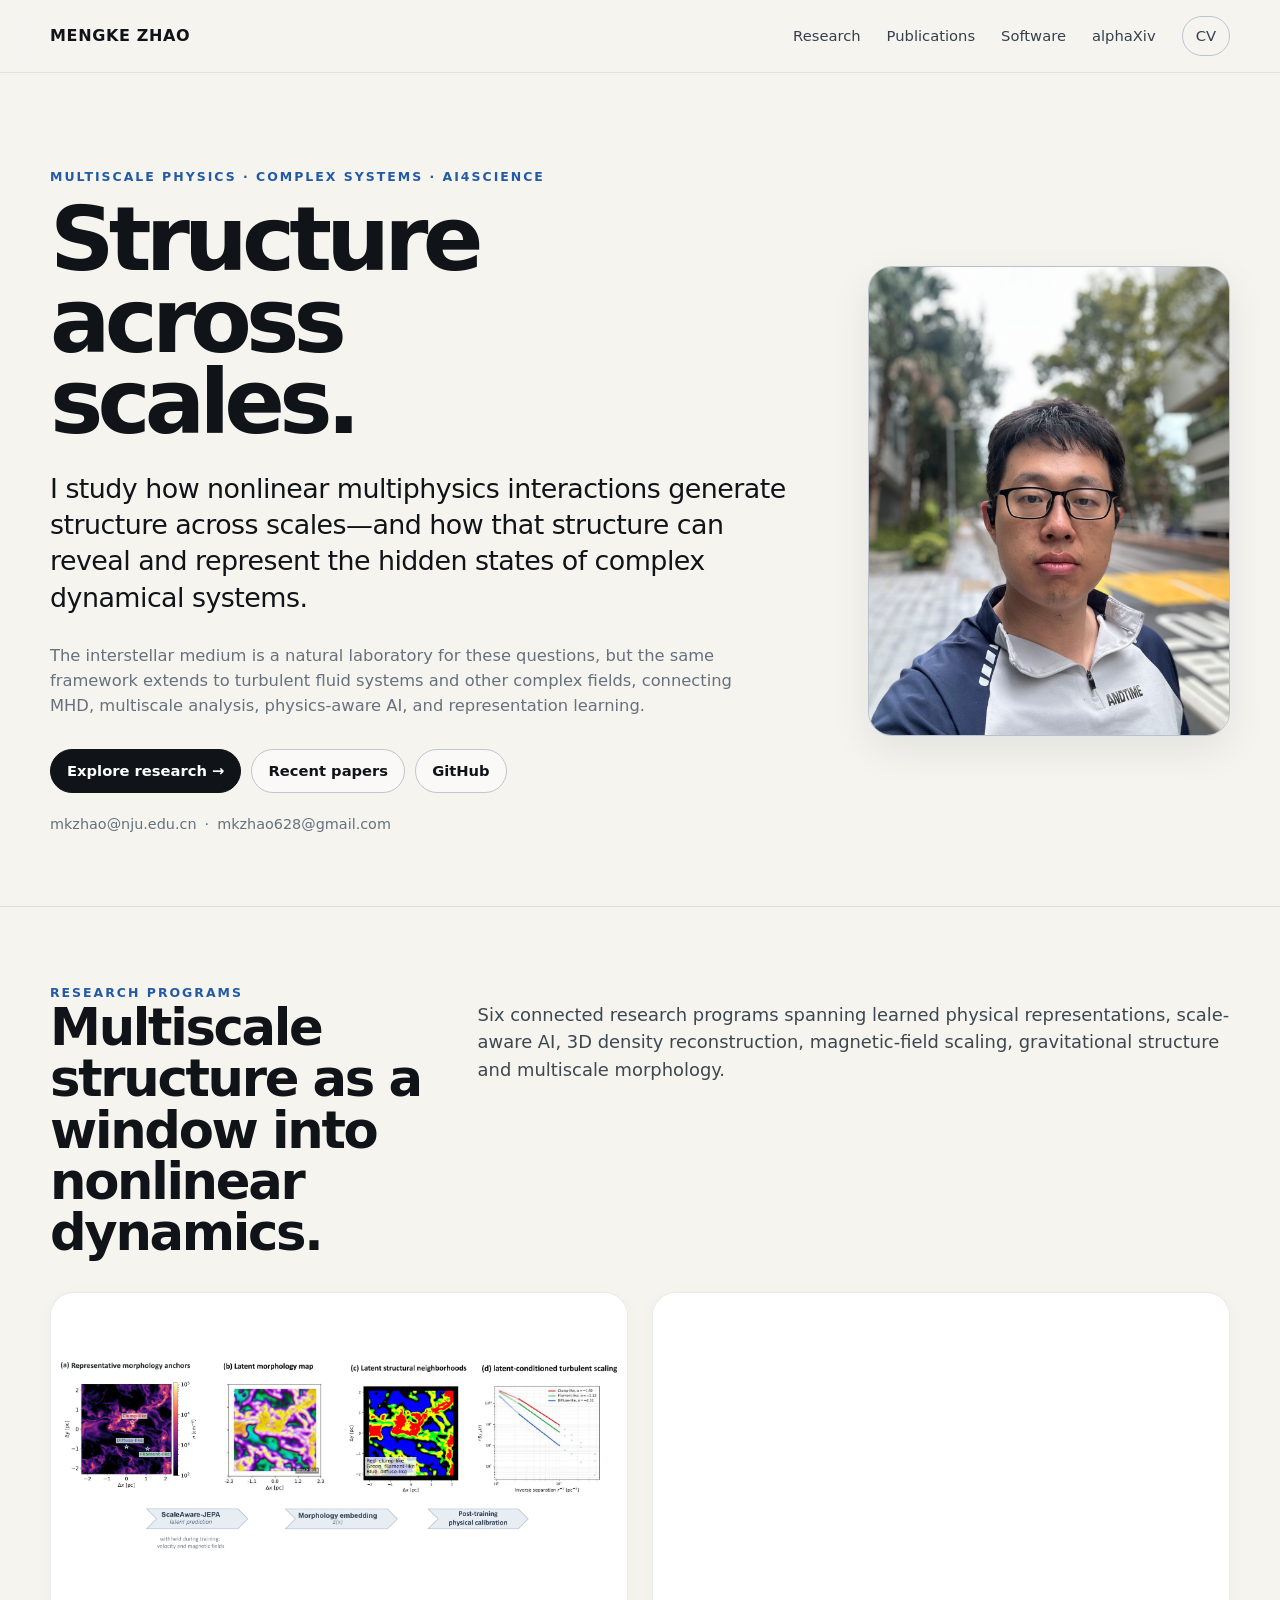
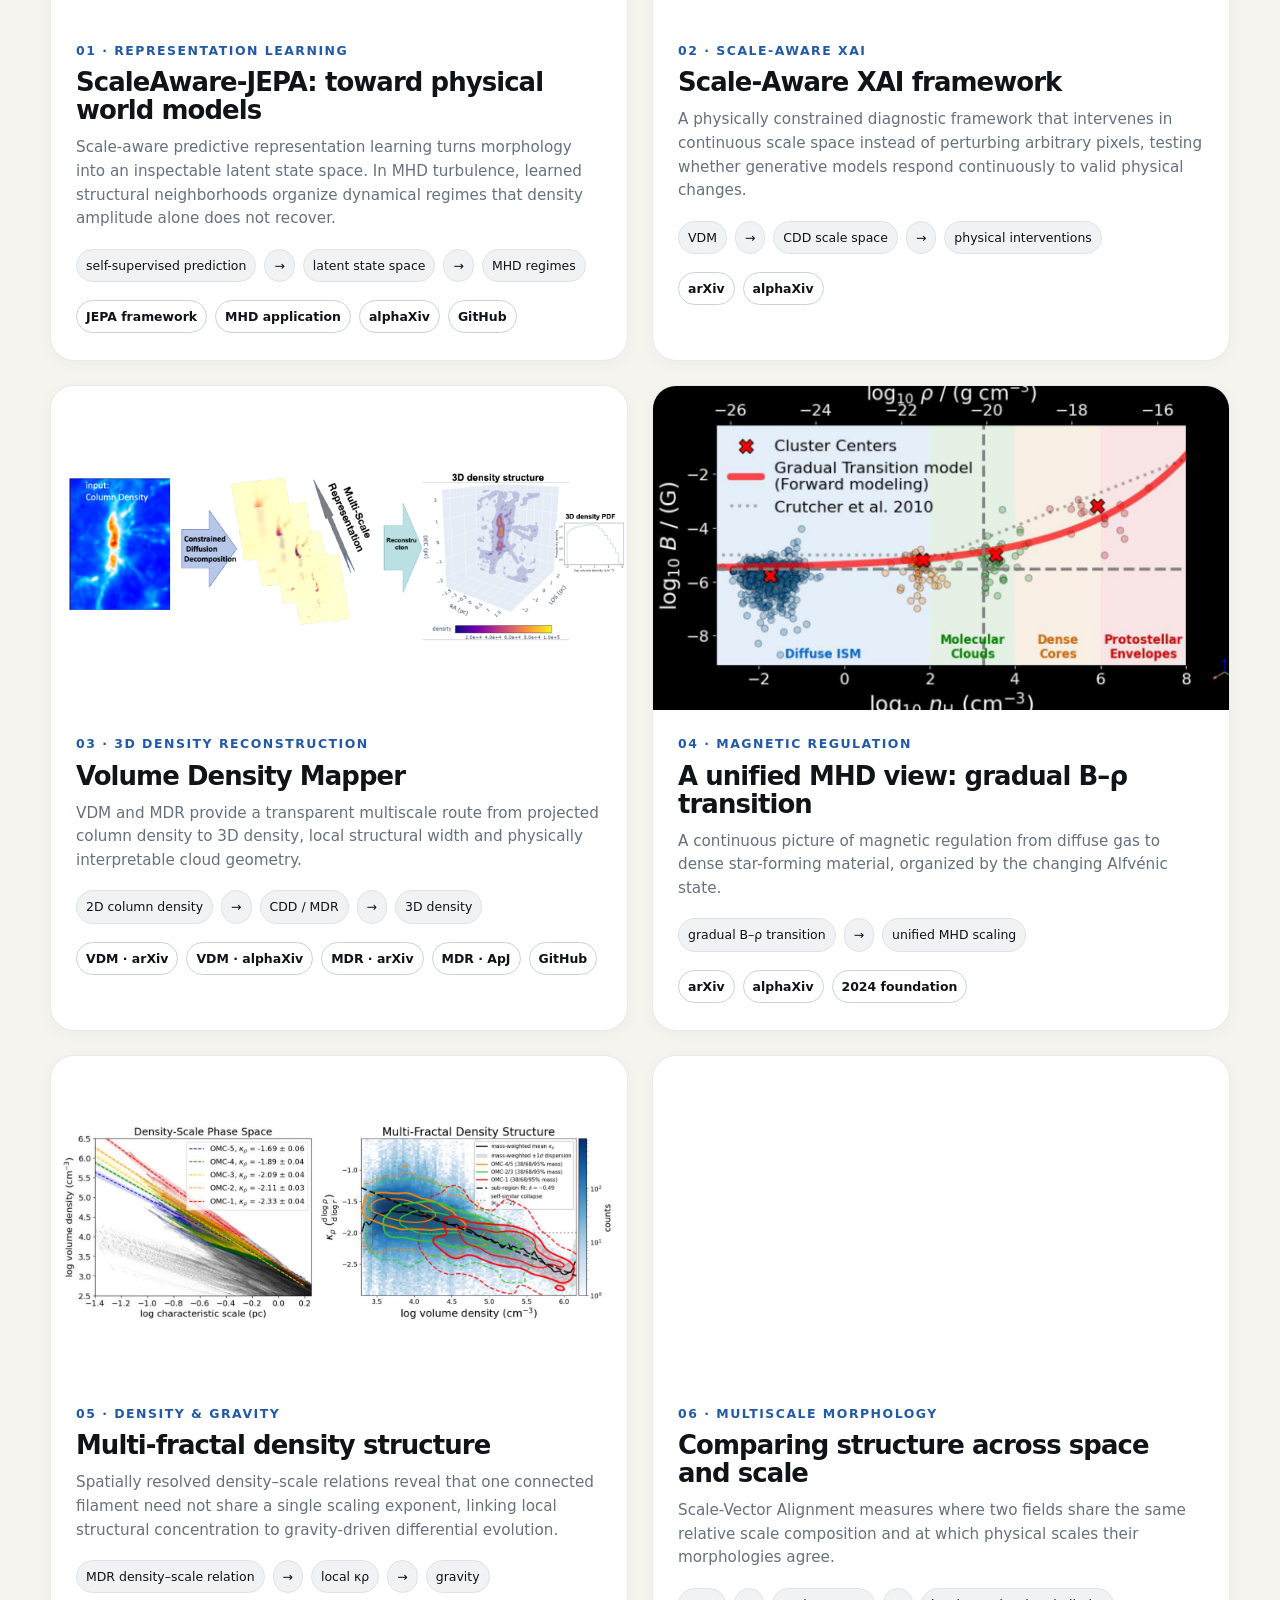
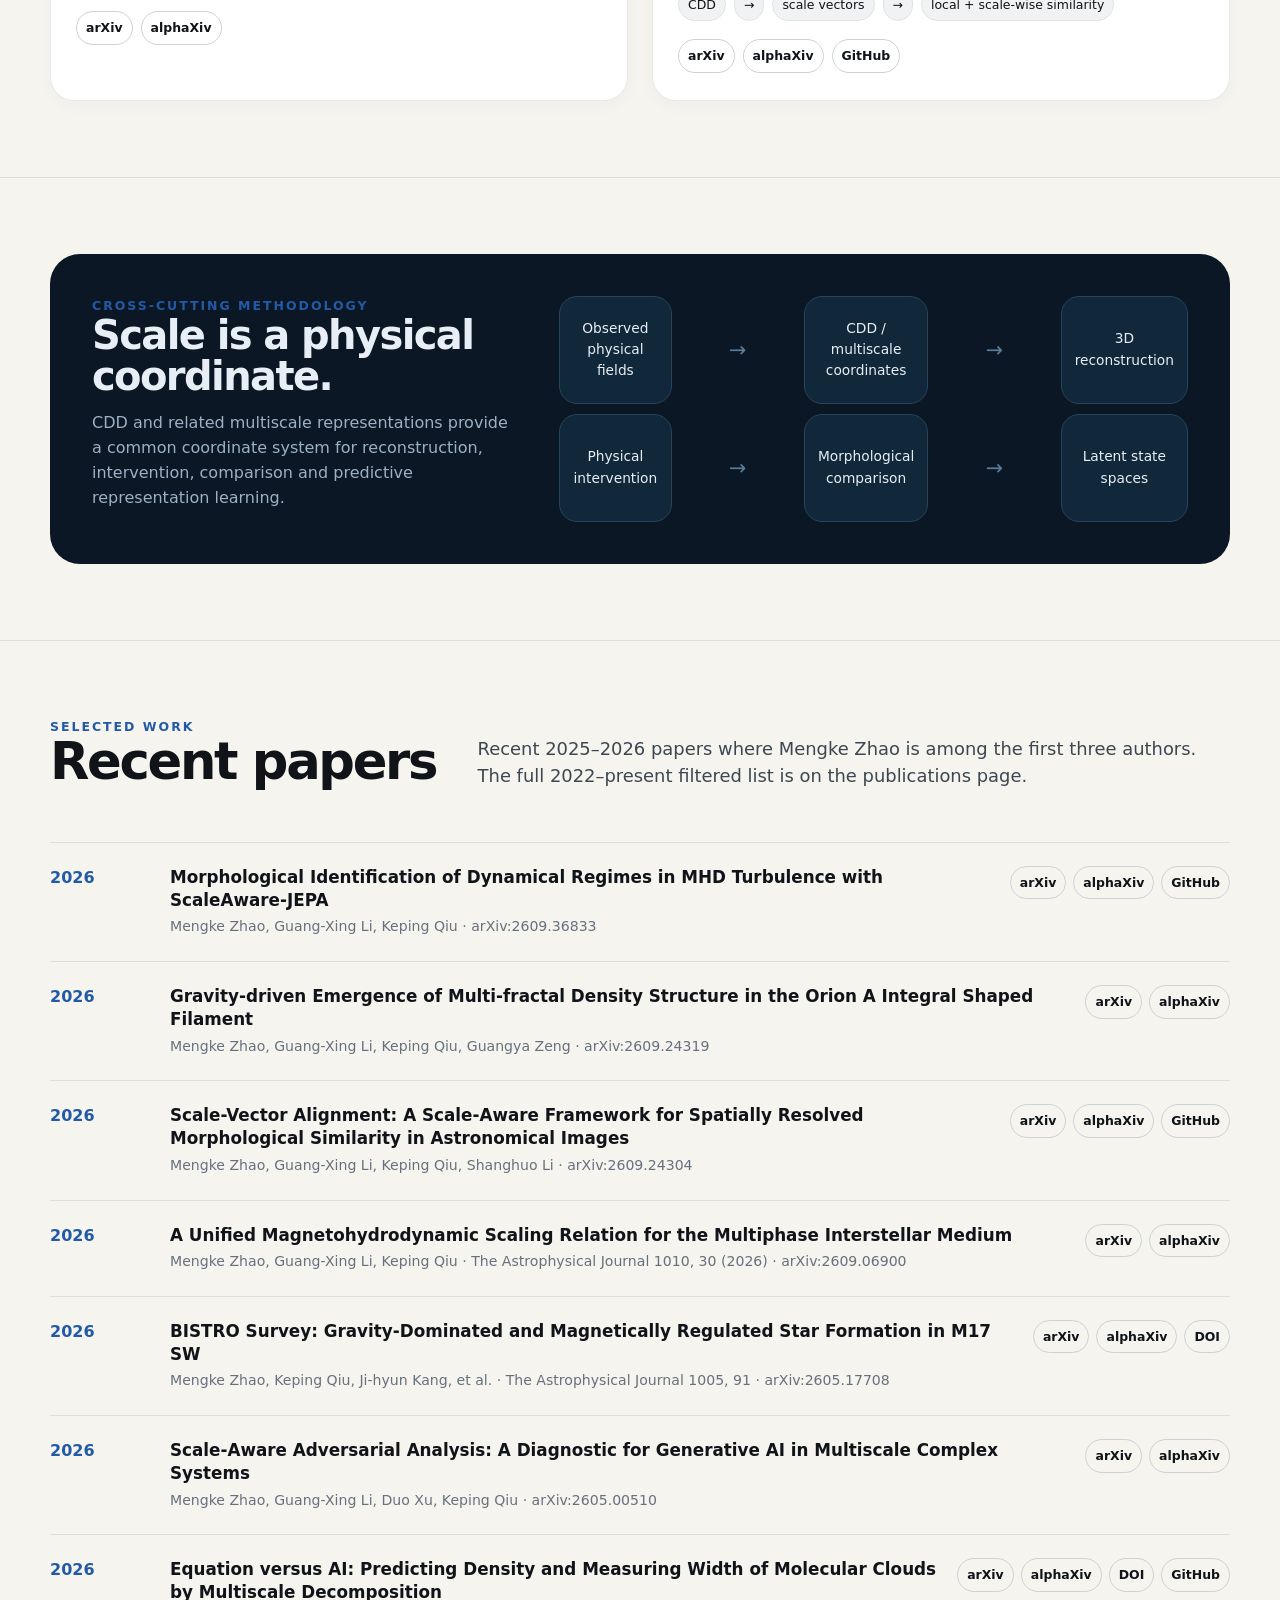
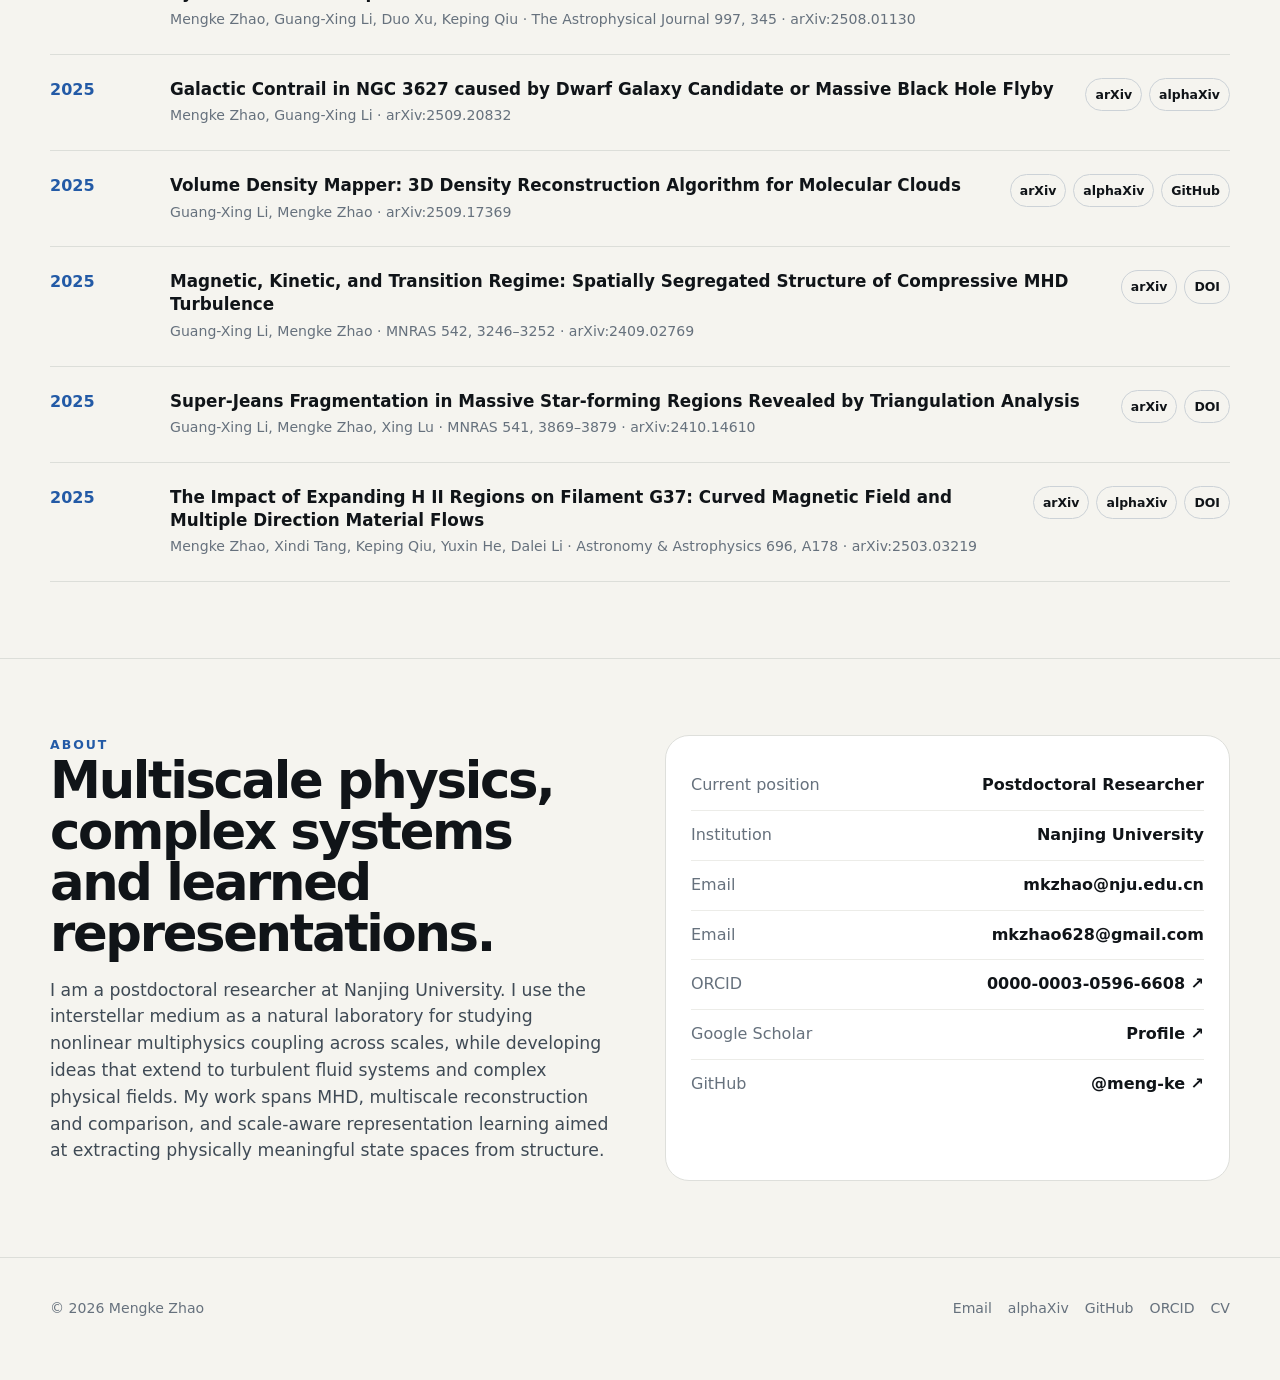
==== commit 0f853eb4: "Launch redesigned academic website 2026v2" ====
--- a/index.html
+++ b/index.html
@@ -1,446 +1,39 @@
-<!DOCTYPE HTML>
-<!--
-	Strata by HTML5 UP
-	html5up.net | @ajlkn
-	Free for personal and commercial use under the CCA 3.0 license (html5up.net/license)
--->
-<html>
-	<head>
-		<title>Strata by HTML5 UP</title>
-		<meta charset="utf-8" />
-		<meta name="viewport" content="width=device-width, initial-scale=1, user-scalable=no" />
-		<link rel="stylesheet" href="assets/css/main.css" />
-	</head>
-	<body class="is-preload">
-
-		<!-- Header -->
-			<header id="header">
-				<div class="inner">
-					<a href="#" class="image avatar"><img src="images/avatar.jpg" alt="" /></a>
-					<h1><strong>Mengke Zhao</strong> <br />
-					Postdoctoral @ Nanjing University<br />
-					<br />
-					<br />
-					<br />
-					<br />
-					<br />
-					<br />
-					<br />
-					<li><a href="mailto: mkzhao@nju.edu.cn" class="icon solid fa-envelope"><span class="label">Email</span></a></li>
-					Design: <a href="http://html5up.net">HTML5 UP</a>.</h1>
-				</div>
-			</header>
-
-		<!-- Main -->
-			<div id="main">
-
-				<!-- One -->
-					<section id="one">
-						<h2><header class="major">
-						</header>
-						<p>I am a postdoctral researcher focusing on the interstellar medium and star formation. 
-						My work centers on the roles of magnetic fields, turbulence, and gravity in these processes. 
-						I use algorithms for astronomy, like constrained diffusion to decompose the interstellar medium at multiple scales , and apply the Velocity Gradient Technique to probe magnetic field structures. 
-						I am also interested in the application of artificial intelligence in studying the interstellar medium.
-						Check out my <a href="resume.pdf" class="pdf-link" target="_blank">CV</a> and <a href="https://ui.adsabs.harvard.edu/search/filter_author_facet_hier_fq_author=AND&filter_author_facet_hier_fq_author=author_facet_hier%3A%221%2FZhao%2C%20M%2FZhao%2C%20Mengke%22&filter_database_fq_database=AND&filter_database_fq_database=database%3A%22astronomy%22&fq=%7B!type%3Daqp%20v%3D%24fq_database%7D&fq=%7B!type%3Daqp%20v%3D%24fq_author%7D&fq_author=(author_facet_hier%3A%221%2FZhao%2C%20M%2FZhao%2C%20Mengke%22)&fq_database=(database%3A%22astronomy%22)&p_=0&q=%20%20author%3A%22Zhao%22&sort=date%20desc%2C%20bibcode%20desc" class="pdf-link" target="_blank"> publications</a>.
-						
-					</section>
-
-				<!-- Two -->
-					<section id="two">
-						<h2>Highlights</h1>
-						<div class="row">
-							<article class="col-6 col-12-xsmall work-item">
-								<a href="images/fulls/01.jpg" class="image fit thumb"><img src="images/thumbs/01.jpg" alt="" /></a>
-								<h2>Predict Density and Measure Width of molecular clouds by Multiscale Decomposition</h3>
-								<h2><p>In <a href="https://arxiv.org/abs/2508.01130" class="highlight-link" target="_blank">Equation vs. AI: Predict Density and Measure Width of molecular clouds by Multiscale Decomposition </a>, we propose a credible mathematics-based method to predict volume density and measure structural width in interstellar medium structures. This method, based on multi-scale decomposition, provides a mathematical approach to understand AI-based "black-box" models, due to its simple physical picture and transparent intermediate steps.</p>
-							</article>
-							<article class="col-6 col-12-xsmall work-item">
-								<a href="images/fulls/02.jpg" class="image fit thumb"><img src="images/thumbs/02.jpg" alt="" /></a>
-								<h2>Gradual Transition B-ρ relation</h3>
-								<h2><p>In <a href="https://arxiv.org/abs/2409.02786" class="highlight-link" target="_blank"> Slope of Magnetic Field–Density Relation as an Indicator of Magnetic Dominance</a>, we introduce a gradual transition B–ρ model to describe how the magnetic field evolves with increasing interstellar medium density. We propose that this model unifies previous observations within a scenario where the magnetic field's importance diminishes as density increases in the local interstellar medium.</p>
-							</article>
-							
-						</div>
-					</section>
-
-				<!-- Three -->
-					<section id="three">
-						<h1>Code </h1>
-						<article class="col-6 col-12-xsmall work-item">
-								<a href="images/fulls/03.jpg" class="image fit thumb"><img src="images/thumbs/03.jpg" alt="" /></a>
-								<h2><a href="https://github.com/gxli/volume-density-mapper" class="highlight-link" target="_blank"> Volum Density mapper</a>: reconstruct a 3D density distribution from a 2D column density map.</p></h3>
-								<h2><p>Introduction in <a href="https://arxiv.org/abs/2508.01130" class="highlight-link" target="_blank">2D version</a> & <a href="https://arxiv.org/abs/2509.17369" class="highlight-link" target="_blank"> 3D version</a></p>
-							
-						</article>
-
-					</section>
-
-					<section id="four">
-						<h2><section id="four">
-						<h2>Education </h2>
-							<p> Postdoctral at Nanjing University, China, histed by <a href="https://www.researchgate.net/profile/Keping-Qiu" class="highlight-link" target="_blank"> Prof.Keping Qiu</a> (2024-present)
-							<p>PhD of Astrophysis at Xiangjiang Astronomy Observation,  Chinese Academy of Sciences, China, supervised by Prof. Jianjun Zhou, <a href="https://gxli.github.io/" class="highlight-link" target="_blank">Prof.Guang-Xing Li</a>(2018-2024)</p>
-							
-						</article>
-
-
-					</section>
-
-					<section id="five">
-						<h3><section id="five">
-						<h2>Contact </h2>
-							<p>E-mail: mkzhao@nju.edu.cn, mkzhao628@gmail.com </p>
-							
-						</article>
-
-
-					</section>
-
-					
-
-				<!-- Four -->
-				<!--
-					<section id="four">
-						<h2>Elements</h2>
-
-						<section>
-							<h4>Text</h4>
-							<p>This is <b>bold</b> and this is <strong>strong</strong>. This is <i>italic</i> and this is <em>emphasized</em>.
-							This is <sup>superscript</sup> text and this is <sub>subscript</sub> text.
-							This is <u>underlined</u> and this is code: <code>for (;;) { ... }</code>. Finally, <a href="#">this is a link</a>.</p>
-							<hr />
-							<header>
-								<h4>Heading with a Subtitle</h4>
-								<p>Lorem ipsum dolor sit amet nullam id egestas urna aliquam</p>
-							</header>
-							<p>Nunc lacinia ante nunc ac lobortis. Interdum adipiscing gravida odio porttitor sem non mi integer non faucibus ornare mi ut ante amet placerat aliquet. Volutpat eu sed ante lacinia sapien lorem accumsan varius montes viverra nibh in adipiscing blandit tempus accumsan.</p>
-							<header>
-								<h5>Heading with a Subtitle</h5>
-								<p>Lorem ipsum dolor sit amet nullam id egestas urna aliquam</p>
-							</header>
-							<p>Nunc lacinia ante nunc ac lobortis. Interdum adipiscing gravida odio porttitor sem non mi integer non faucibus ornare mi ut ante amet placerat aliquet. Volutpat eu sed ante lacinia sapien lorem accumsan varius montes viverra nibh in adipiscing blandit tempus accumsan.</p>
-							<hr />
-							<h2>Heading Level 2</h2>
-							<h3>Heading Level 3</h3>
-							<h4>Heading Level 4</h4>
-							<h5>Heading Level 5</h5>
-							<h6>Heading Level 6</h6>
-							<hr />
-							<h5>Blockquote</h5>
-							<blockquote>Fringilla nisl. Donec accumsan interdum nisi, quis tincidunt felis sagittis eget tempus euismod. Vestibulum ante ipsum primis in faucibus vestibulum. Blandit adipiscing eu felis iaculis volutpat ac adipiscing accumsan faucibus. Vestibulum ante ipsum primis in faucibus lorem ipsum dolor sit amet nullam adipiscing eu felis.</blockquote>
-							<h5>Preformatted</h5>
-							<pre><code>i = 0;
-
-while (!deck.isInOrder()) {
-print 'Iteration ' + i;
-deck.shuffle();
-i++;
-}
-
-print 'It took ' + i + ' iterations to sort the deck.';</code></pre>
-						</section>
-
-						<section>
-							<h4>Lists</h4>
-							<div class="row">
-								<div class="col-6 col-12-xsmall">
-									<h5>Unordered</h5>
-									<ul>
-										<li>Dolor pulvinar etiam magna etiam.</li>
-										<li>Sagittis adipiscing lorem eleifend.</li>
-										<li>Felis enim feugiat dolore viverra.</li>
-									</ul>
-									<h5>Alternate</h5>
-									<ul class="alt">
-										<li>Dolor pulvinar etiam magna etiam.</li>
-										<li>Sagittis adipiscing lorem eleifend.</li>
-										<li>Felis enim feugiat dolore viverra.</li>
-									</ul>
-								</div>
-								<div class="col-6 col-12-xsmall">
-									<h5>Ordered</h5>
-									<ol>
-										<li>Dolor pulvinar etiam magna etiam.</li>
-										<li>Etiam vel felis at lorem sed viverra.</li>
-										<li>Felis enim feugiat dolore viverra.</li>
-										<li>Dolor pulvinar etiam magna etiam.</li>
-										<li>Etiam vel felis at lorem sed viverra.</li>
-										<li>Felis enim feugiat dolore viverra.</li>
-									</ol>
-									<h5>Icons</h5>
-									<ul class="icons">
-										<li><a href="#" class="icon brands fa-twitter"><span class="label">Twitter</span></a></li>
-										<li><a href="#" class="icon brands fa-facebook-f"><span class="label">Facebook</span></a></li>
-										<li><a href="#" class="icon brands fa-instagram"><span class="label">Instagram</span></a></li>
-										<li><a href="#" class="icon brands fa-github"><span class="label">Github</span></a></li>
-										<li><a href="#" class="icon brands fa-dribbble"><span class="label">Dribbble</span></a></li>
-										<li><a href="#" class="icon brands fa-tumblr"><span class="label">Tumblr</span></a></li>
-									</ul>
-								</div>
-							</div>
-							<h5>Actions</h5>
-							<ul class="actions">
-								<li><a href="#" class="button primary">Default</a></li>
-								<li><a href="#" class="button">Default</a></li>
-							</ul>
-							<ul class="actions small">
-								<li><a href="#" class="button primary small">Small</a></li>
-								<li><a href="#" class="button small">Small</a></li>
-							</ul>
-							<div class="row">
-								<div class="col-6 col-12-small">
-									<ul class="actions stacked">
-										<li><a href="#" class="button primary">Default</a></li>
-										<li><a href="#" class="button">Default</a></li>
-									</ul>
-								</div>
-								<div class="col-6 col-12-small">
-									<ul class="actions stacked">
-										<li><a href="#" class="button primary small">Small</a></li>
-										<li><a href="#" class="button small">Small</a></li>
-									</ul>
-								</div>
-								<div class="col-6 col-12-small">
-									<ul class="actions stacked">
-										<li><a href="#" class="button primary fit">Default</a></li>
-										<li><a href="#" class="button fit">Default</a></li>
-									</ul>
-								</div>
-								<div class="col-6 col-12-small">
-									<ul class="actions stacked">
-										<li><a href="#" class="button primary small fit">Small</a></li>
-										<li><a href="#" class="button small fit">Small</a></li>
-									</ul>
-								</div>
-							</div>
-						</section>
-
-						<section>
-							<h4>Table</h4>
-							<h5>Default</h5>
-							<div class="table-wrapper">
-								<table>
-									<thead>
-										<tr>
-											<th>Name</th>
-											<th>Description</th>
-											<th>Price</th>
-										</tr>
-									</thead>
-									<tbody>
-										<tr>
-											<td>Item One</td>
-											<td>Ante turpis integer aliquet porttitor.</td>
-											<td>29.99</td>
-										</tr>
-										<tr>
-											<td>Item Two</td>
-											<td>Vis ac commodo adipiscing arcu aliquet.</td>
-											<td>19.99</td>
-										</tr>
-										<tr>
-											<td>Item Three</td>
-											<td> Morbi faucibus arcu accumsan lorem.</td>
-											<td>29.99</td>
-										</tr>
-										<tr>
-											<td>Item Four</td>
-											<td>Vitae integer tempus condimentum.</td>
-											<td>19.99</td>
-										</tr>
-										<tr>
-											<td>Item Five</td>
-											<td>Ante turpis integer aliquet porttitor.</td>
-											<td>29.99</td>
-										</tr>
-									</tbody>
-									<tfoot>
-										<tr>
-											<td colspan="2"></td>
-											<td>100.00</td>
-										</tr>
-									</tfoot>
-								</table>
-							</div>
-
-							<h5>Alternate</h5>
-							<div class="table-wrapper">
-								<table class="alt">
-									<thead>
-										<tr>
-											<th>Name</th>
-											<th>Description</th>
-											<th>Price</th>
-										</tr>
-									</thead>
-									<tbody>
-										<tr>
-											<td>Item One</td>
-											<td>Ante turpis integer aliquet porttitor.</td>
-											<td>29.99</td>
-										</tr>
-										<tr>
-											<td>Item Two</td>
-											<td>Vis ac commodo adipiscing arcu aliquet.</td>
-											<td>19.99</td>
-										</tr>
-										<tr>
-											<td>Item Three</td>
-											<td> Morbi faucibus arcu accumsan lorem.</td>
-											<td>29.99</td>
-										</tr>
-										<tr>
-											<td>Item Four</td>
-											<td>Vitae integer tempus condimentum.</td>
-											<td>19.99</td>
-										</tr>
-										<tr>
-											<td>Item Five</td>
-											<td>Ante turpis integer aliquet porttitor.</td>
-											<td>29.99</td>
-										</tr>
-									</tbody>
-									<tfoot>
-										<tr>
-											<td colspan="2"></td>
-											<td>100.00</td>
-										</tr>
-									</tfoot>
-								</table>
-							</div>
-						</section>
-
-						<section>
-							<h4>Buttons</h4>
-							<ul class="actions">
-								<li><a href="#" class="button primary">Primary</a></li>
-								<li><a href="#" class="button">Default</a></li>
-							</ul>
-							<ul class="actions">
-								<li><a href="#" class="button large">Large</a></li>
-								<li><a href="#" class="button">Default</a></li>
-								<li><a href="#" class="button small">Small</a></li>
-							</ul>
-							<ul class="actions fit">
-								<li><a href="#" class="button primary fit">Fit</a></li>
-								<li><a href="#" class="button fit">Fit</a></li>
-							</ul>
-							<ul class="actions fit small">
-								<li><a href="#" class="button primary fit small">Fit + Small</a></li>
-								<li><a href="#" class="button fit small">Fit + Small</a></li>
-							</ul>
-							<ul class="actions">
-								<li><a href="#" class="button primary icon solid fa-download">Icon</a></li>
-								<li><a href="#" class="button icon solid fa-download">Icon</a></li>
-							</ul>
-							<ul class="actions">
-								<li><span class="button primary disabled">Primary</span></li>
-								<li><span class="button disabled">Default</span></li>
-							</ul>
-						</section>
-
-						<section>
-							<h4>Form</h4>
-							<form method="post" action="#">
-								<div class="row gtr-uniform gtr-50">
-									<div class="col-6 col-12-xsmall">
-										<input type="text" name="demo-name" id="demo-name" value="" placeholder="Name" />
-									</div>
-									<div class="col-6 col-12-xsmall">
-										<input type="email" name="demo-email" id="demo-email" value="" placeholder="Email" />
-									</div>
-									<div class="col-12">
-										<select name="demo-category" id="demo-category">
-											<option value="">- Category -</option>
-											<option value="1">Manufacturing</option>
-											<option value="1">Shipping</option>
-											<option value="1">Administration</option>
-											<option value="1">Human Resources</option>
-										</select>
-									</div>
-									<div class="col-4 col-12-small">
-										<input type="radio" id="demo-priority-low" name="demo-priority" checked>
-										<label for="demo-priority-low">Low Priority</label>
-									</div>
-									<div class="col-4 col-12-small">
-										<input type="radio" id="demo-priority-normal" name="demo-priority">
-										<label for="demo-priority-normal">Normal Priority</label>
-									</div>
-									<div class="col-4 col-12-small">
-										<input type="radio" id="demo-priority-high" name="demo-priority">
-										<label for="demo-priority-high">High Priority</label>
-									</div>
-									<div class="col-6 col-12-small">
-										<input type="checkbox" id="demo-copy" name="demo-copy">
-										<label for="demo-copy">Email me a copy of this message</label>
-									</div>
-									<div class="col-6 col-12-small">
-										<input type="checkbox" id="demo-human" name="demo-human" checked>
-										<label for="demo-human">I am a human and not a robot</label>
-									</div>
-									<div class="col-12">
-										<textarea name="demo-message" id="demo-message" placeholder="Enter your message" rows="6"></textarea>
-									</div>
-									<div class="col-12">
-										<ul class="actions">
-											<li><input type="submit" value="Send Message" class="primary" /></li>
-											<li><input type="reset" value="Reset" /></li>
-										</ul>
-									</div>
-								</div>
-							</form>
-						</section>
-
-						<section>
-							<h4>Image</h4>
-							<h5>Fit</h5>
-							<div class="box alt">
-								<div class="row gtr-50 gtr-uniform">
-									<div class="col-12"><span class="image fit"><img src="images/fulls/05.jpg" alt="" /></span></div>
-									<div class="col-4"><span class="image fit"><img src="images/thumbs/01.jpg" alt="" /></span></div>
-									<div class="col-4"><span class="image fit"><img src="images/thumbs/02.jpg" alt="" /></span></div>
-									<div class="col-4"><span class="image fit"><img src="images/thumbs/03.jpg" alt="" /></span></div>
-									<div class="col-4"><span class="image fit"><img src="images/thumbs/04.jpg" alt="" /></span></div>
-									<div class="col-4"><span class="image fit"><img src="images/thumbs/05.jpg" alt="" /></span></div>
-									<div class="col-4"><span class="image fit"><img src="images/thumbs/06.jpg" alt="" /></span></div>
-									<div class="col-4"><span class="image fit"><img src="images/thumbs/03.jpg" alt="" /></span></div>
-									<div class="col-4"><span class="image fit"><img src="images/thumbs/02.jpg" alt="" /></span></div>
-									<div class="col-4"><span class="image fit"><img src="images/thumbs/01.jpg" alt="" /></span></div>
-								</div>
-							</div>
-							<h5>Left &amp; Right</h5>
-							<p><span class="image left"><img src="images/avatar.jpg" alt="" /></span>Fringilla nisl. Donec accumsan interdum nisi, quis tincidunt felis sagittis eget. tempus euismod. Vestibulum ante ipsum primis in faucibus vestibulum. Blandit adipiscing eu felis iaculis volutpat ac adipiscing accumsan eu faucibus. Integer ac pellentesque praesent tincidunt felis sagittis eget. tempus euismod. Vestibulum ante ipsum primis in faucibus vestibulum. Blandit adipiscing eu felis iaculis volutpat ac adipiscing accumsan eu faucibus. Integer ac pellentesque praesent. Donec accumsan interdum nisi, quis tincidunt felis sagittis eget. tempus euismod. Vestibulum ante ipsum primis in faucibus vestibulum. Blandit adipiscing eu felis iaculis volutpat ac adipiscing accumsan eu faucibus. Integer ac pellentesque praesent tincidunt felis sagittis eget. tempus euismod. Vestibulum ante ipsum primis in faucibus vestibulum. Blandit adipiscing eu felis iaculis volutpat ac adipiscing accumsan eu faucibus. Integer ac pellentesque praesent.</p>
-							<p><span class="image right"><img src="images/avatar.jpg" alt="" /></span>Fringilla nisl. Donec accumsan interdum nisi, quis tincidunt felis sagittis eget. tempus euismod. Vestibulum ante ipsum primis in faucibus vestibulum. Blandit adipiscing eu felis iaculis volutpat ac adipiscing accumsan eu faucibus. Integer ac pellentesque praesent tincidunt felis sagittis eget. tempus euismod. Vestibulum ante ipsum primis in faucibus vestibulum. Blandit adipiscing eu felis iaculis volutpat ac adipiscing accumsan eu faucibus. Integer ac pellentesque praesent. Donec accumsan interdum nisi, quis tincidunt felis sagittis eget. tempus euismod. Vestibulum ante ipsum primis in faucibus vestibulum. Blandit adipiscing eu felis iaculis volutpat ac adipiscing accumsan eu faucibus. Integer ac pellentesque praesent tincidunt felis sagittis eget. tempus euismod. Vestibulum ante ipsum primis in faucibus vestibulum. Blandit adipiscing eu felis iaculis volutpat ac adipiscing accumsan eu faucibus. Integer ac pellentesque praesent.</p>
-						</section>
-
-					</section>
-				-->
-
-			</div>
-
-		<!-- Footer -->
-			<footer id="footer">
-				<div class="inner">
-					<ul class="icons">
-						<li><a href="#" class="icon brands fa-twitter"><span class="label">Twitter</span></a></li>
-						<li><a href="#" class="icon brands fa-github"><span class="label">Github</span></a></li>
-						<li><a href="#" class="icon brands fa-dribbble"><span class="label">Dribbble</span></a></li>
-						<li><a href="#" class="icon solid fa-envelope"><span class="label">Email</span></a></li>
-					</ul>
-					<ul class="copyright">
-						<li>&copy; Untitled</li><li>Design: <a href="http://html5up.net">HTML5 UP</a></li>
-					</ul>
-				</div>
-			</footer>
-
-		<!-- Scripts -->
-			<script src="assets/js/jquery.min.js"></script>
-			<script src="assets/js/jquery.poptrox.min.js"></script>
-			<script src="assets/js/browser.min.js"></script>
-			<script src="assets/js/breakpoints.min.js"></script>
-			<script src="assets/js/util.js"></script>
-			<script src="assets/js/main.js"></script>
-
-	</body>
-</html>+<!DOCTYPE html>
+
+<html lang="en">
+<head>
+<meta charset="utf-8"/>
+<meta content="width=device-width,initial-scale=1" name="viewport"/>
+<meta content="Mengke Zhao — multiscale physics, nonlinear multiphysics coupling, complex systems, MHD and turbulent fluids, scale-aware AI4Science, and representation learning." name="description"/>
+<title>Mengke Zhao — Multiscale Physics, Complex Systems &amp; AI4Science</title>
+<link href="assets/css/site.css" rel="stylesheet"/>
+</head>
+<body>
+<header class="site-header"><div class="wrap nav"><a class="brand" href="index.html">MENGKE ZHAO</a><a href="research.html">Research</a><a href="publications.html">Publications</a><a href="software.html">Software</a><a href="https://www.alphaxiv.org/zh/@mengke-zhao" target="_blank">alphaXiv</a><a class="pill" href="assets/cv/Mengke_Zhao_CV.pdf">CV</a></div></header>
+<main>
+<section class="hero">
+<div class="wrap hero-grid hero-with-portrait">
+<div>
+<div class="eyebrow">Multiscale Physics · Complex Systems · AI4Science</div>
+<h1>Structure<br/>across<br/>scales.</h1>
+<p class="lead">I study how nonlinear multiphysics interactions generate structure across scales—and how that structure can reveal and represent the hidden states of complex dynamical systems.</p>
+<p class="sub">The interstellar medium is a natural laboratory for these questions, but the same framework extends to turbulent fluid systems and other complex fields, connecting MHD, multiscale analysis, physics-aware AI, and representation learning.</p>
+<div class="actions"><a class="btn primary" href="research.html">Explore research →</a><a class="btn" href="publications.html">Recent papers</a><a class="btn" href="https://github.com/meng-ke" target="_blank">GitHub</a></div>
+<div class="hero-contact"><a href="mailto:mkzhao@nju.edu.cn">mkzhao@nju.edu.cn</a><span>·</span><a href="mailto:mkzhao628@gmail.com">mkzhao628@gmail.com</a></div>
+</div>
+<div aria-label="Mengke Zhao portrait" class="portrait-slot portrait-hero"><img alt="Portrait of Mengke Zhao" class="portrait-photo" loading="eager" onerror="this.style.display='none'" onload="this.nextElementSibling.style.display='none'" src="assets/images/mengke-zhao.jpg"/><div class="portrait-fallback"><div class="portrait-initials">MZ</div><strong>Portrait placeholder</strong><span>Add assets/images/mengke-zhao.jpg</span></div></div>
+</div>
+</section>
+<section class="section" id="research"><div class="wrap">
+<div class="section-head"><div><div class="eyebrow">Research programs</div><h2>Multiscale structure as a window into nonlinear dynamics.</h2></div><p class="section-intro">Six connected research programs spanning learned physical representations, scale-aware AI, 3D density reconstruction, magnetic-field scaling, gravitational structure and multiscale morphology.</p></div>
+<div class="program-grid program-grid-six">
+<article class="program"><div class="program-media figure-contain"><img alt="ScaleAware-JEPA latent morphology atlas and its relation to MHD dynamical regimes" decoding="async" loading="lazy" src="assets/images/papers/scaleaware-jepa-mhd-fig1.png"/></div><div class="program-body"><div class="num">01 · REPRESENTATION LEARNING</div><h3>ScaleAware-JEPA: toward physical world models</h3><p>Scale-aware predictive representation learning turns morphology into an inspectable latent state space. In MHD turbulence, learned structural neighborhoods organize dynamical regimes that density amplitude alone does not recover.</p><div class="flow"><span>self-supervised prediction</span><span>→</span><span>latent state space</span><span>→</span><span>MHD regimes</span></div><div class="linkrow"><a class="mini" href="https://arxiv.org/abs/2606.29723" target="_blank">JEPA framework</a><a class="mini" href="https://arxiv.org/abs/2609.36833" target="_blank">MHD application</a><a class="mini" href="https://www.alphaxiv.org/abs/2609.36833" target="_blank">alphaXiv</a><a class="mini" href="https://github.com/gxli/SA-JEPA" target="_blank">GitHub</a></div></div></article><article class="program"><div class="program-media figure-contain"><img alt="Scale-Aware XAI framework using VDM, constrained diffusion and physically controlled interventions" decoding="async" loading="lazy" src="assets/images/papers/scale-aware-xai-fig1.png"/></div><div class="program-body"><div class="num">02 · SCALE-AWARE XAI</div><h3>Scale-Aware XAI framework</h3><p>A physically constrained diagnostic framework that intervenes in continuous scale space instead of perturbing arbitrary pixels, testing whether generative models respond continuously to valid physical changes.</p><div class="flow"><span>VDM</span><span>→</span><span>CDD scale space</span><span>→</span><span>physical interventions</span></div><div class="linkrow"><a class="mini" href="https://arxiv.org/abs/2605.00510" target="_blank">arXiv</a><a class="mini" href="https://www.alphaxiv.org/abs/2605.00510" target="_blank">alphaXiv</a></div></div></article><article class="program"><div class="program-media figure-contain vdm-workflow"><img alt="Volume Density Mapper Figure 1 workflow from column density through constrained diffusion to 3D density reconstruction" decoding="async" loading="lazy" src="assets/images/papers/volume-density-mapper-fig1.png"/></div><div class="program-body"><div class="num">03 · 3D DENSITY RECONSTRUCTION</div><h3>Volume Density Mapper</h3><p>VDM and MDR provide a transparent multiscale route from projected column density to 3D density, local structural width and physically interpretable cloud geometry.</p><div class="flow"><span>2D column density</span><span>→</span><span>CDD / MDR</span><span>→</span><span>3D density</span></div><div class="linkrow"><a class="mini" href="https://arxiv.org/abs/2509.17369" target="_blank">VDM · arXiv</a><a class="mini" href="https://www.alphaxiv.org/abs/2509.17369" target="_blank">VDM · alphaXiv</a><a class="mini" href="https://arxiv.org/abs/2508.01130" target="_blank">MDR · arXiv</a><a class="mini" href="https://doi.org/10.3847/1538-4357/ae3377" target="_blank">MDR · ApJ</a><a class="mini" href="https://github.com/gxli/volume-density-mapper" target="_blank">GitHub</a></div></div></article><article class="program"><div class="program-media crop-left-panel"><img alt="Unified MHD Figure 2a showing the sub-Alfvénic magnetic morphology in the MHD simulation" decoding="async" loading="lazy" src="assets/images/papers/unified-mhd-fig2a.png"/></div><div class="program-body"><div class="num">04 · MAGNETIC REGULATION</div><h3>A unified MHD view: gradual B–ρ transition</h3><p>A continuous picture of magnetic regulation from diffuse gas to dense star-forming material, organized by the changing Alfvénic state.</p><div class="flow"><span>gradual B–ρ transition</span><span>→</span><span>unified MHD scaling</span></div><div class="linkrow"><a class="mini" href="https://arxiv.org/abs/2609.06900" target="_blank">arXiv</a><a class="mini" href="https://www.alphaxiv.org/abs/2609.06900" target="_blank">alphaXiv</a><a class="mini" href="https://arxiv.org/abs/2409.02786" target="_blank">2024 foundation</a></div></div></article><article class="program"><div class="program-media figure-contain"><img alt="Figure 1 from the Orion A multi-fractal density-structure study" decoding="async" loading="lazy" src="assets/images/papers/multi-fractal-orion-a-fig1.png"/></div><div class="program-body"><div class="num">05 · DENSITY &amp; GRAVITY</div><h3>Multi-fractal density structure</h3><p>Spatially resolved density–scale relations reveal that one connected filament need not share a single scaling exponent, linking local structural concentration to gravity-driven differential evolution.</p><div class="flow"><span>MDR density–scale relation</span><span>→</span><span>local κρ</span><span>→</span><span>gravity</span></div><div class="linkrow"><a class="mini" href="https://arxiv.org/abs/2609.24319" target="_blank">arXiv</a><a class="mini" href="https://www.alphaxiv.org/abs/2609.24319" target="_blank">alphaXiv</a></div></div></article><article class="program"><div class="program-media figure-contain"><img alt="Scale-Vector Alignment Figure 1 showing CDD scale vectors and spatially resolved similarity" decoding="async" loading="lazy" src="assets/images/papers/scale-vector-alignment-fig1.png"/></div><div class="program-body"><div class="num">06 · MULTISCALE MORPHOLOGY</div><h3>Comparing structure across space and scale</h3><p>Scale-Vector Alignment measures where two fields share the same relative scale composition and at which physical scales their morphologies agree.</p><div class="flow"><span>CDD</span><span>→</span><span>scale vectors</span><span>→</span><span>local + scale-wise similarity</span></div><div class="linkrow"><a class="mini" href="https://arxiv.org/abs/2609.24304" target="_blank">arXiv</a><a class="mini" href="https://www.alphaxiv.org/abs/2609.24304" target="_blank">alphaXiv</a><a class="mini" href="https://github.com/meng-ke/Scale-Vector-Alignment" target="_blank">GitHub</a></div></div></article></div>
+</div></section>
+<section class="section"><div class="wrap"><div class="method-band"><div><div class="eyebrow">Cross-cutting methodology</div><h3>Scale is a physical coordinate.</h3><p>CDD and related multiscale representations provide a common coordinate system for reconstruction, intervention, comparison and predictive representation learning.</p></div><div class="method-map"><div class="method-node">Observed physical fields</div><div class="arrow">→</div><div class="method-node">CDD / multiscale coordinates</div><div class="arrow">→</div><div class="method-node">3D reconstruction</div><div class="method-node">Physical intervention</div><div class="arrow">→</div><div class="method-node">Morphological comparison</div><div class="arrow">→</div><div class="method-node">Latent state spaces</div></div></div></div></section>
+<section class="section"><div class="wrap"><div class="section-head"><div><div class="eyebrow">Selected work</div><h2>Recent papers</h2></div><p class="section-intro">Recent 2025–2026 papers where Mengke Zhao is among the first three authors. The full 2022–present filtered list is on the publications page.</p></div><div class="pub-list">
+<div class="pub"><div class="year">2026</div><div><div class="pub-title">Morphological Identification of Dynamical Regimes in MHD Turbulence with ScaleAware-JEPA</div><div class="pub-meta">Mengke Zhao, Guang-Xing Li, Keping Qiu · arXiv:2609.36833</div></div><div class="pub-links"><a class="mini" href="https://arxiv.org/abs/2609.36833" target="_blank">arXiv</a><a class="mini" href="https://www.alphaxiv.org/abs/2609.36833" target="_blank">alphaXiv</a><a class="mini" href="https://github.com/gxli/SA-JEPA" target="_blank">GitHub</a></div></div><div class="pub"><div class="year">2026</div><div><div class="pub-title">Gravity-driven Emergence of Multi-fractal Density Structure in the Orion A Integral Shaped Filament</div><div class="pub-meta">Mengke Zhao, Guang-Xing Li, Keping Qiu, Guangya Zeng · arXiv:2609.24319</div></div><div class="pub-links"><a class="mini" href="https://arxiv.org/abs/2609.24319" target="_blank">arXiv</a><a class="mini" href="https://www.alphaxiv.org/abs/2609.24319" target="_blank">alphaXiv</a></div></div><div class="pub"><div class="year">2026</div><div><div class="pub-title">Scale-Vector Alignment: A Scale-Aware Framework for Spatially Resolved Morphological Similarity in Astronomical Images</div><div class="pub-meta">Mengke Zhao, Guang-Xing Li, Keping Qiu, Shanghuo Li · arXiv:2609.24304</div></div><div class="pub-links"><a class="mini" href="https://arxiv.org/abs/2609.24304" target="_blank">arXiv</a><a class="mini" href="https://www.alphaxiv.org/abs/2609.24304" target="_blank">alphaXiv</a><a class="mini" href="https://github.com/meng-ke/Scale-Vector-Alignment" target="_blank">GitHub</a></div></div><div class="pub"><div class="year">2026</div><div><div class="pub-title">A Unified Magnetohydrodynamic Scaling Relation for the Multiphase Interstellar Medium</div><div class="pub-meta">Mengke Zhao, Guang-Xing Li, Keping Qiu · The Astrophysical Journal 1010, 30 (2026) · arXiv:2609.06900</div></div><div class="pub-links"><a class="mini" href="https://arxiv.org/abs/2609.06900" target="_blank">arXiv</a><a class="mini" href="https://www.alphaxiv.org/abs/2609.06900" target="_blank">alphaXiv</a></div></div><div class="pub"><div class="year">2026</div><div><div class="pub-title">BISTRO Survey: Gravity-Dominated and Magnetically Regulated Star Formation in M17 SW</div><div class="pub-meta">Mengke Zhao, Keping Qiu, Ji-hyun Kang, et al. · The Astrophysical Journal 1005, 91 · arXiv:2605.17708</div></div><div class="pub-links"><a class="mini" href="https://arxiv.org/abs/2605.17708" target="_blank">arXiv</a><a class="mini" href="https://www.alphaxiv.org/abs/2605.17708" target="_blank">alphaXiv</a><a class="mini" href="https://doi.org/10.3847/1538-4357/ae6ce5" target="_blank">DOI</a></div></div><div class="pub"><div class="year">2026</div><div><div class="pub-title">Scale-Aware Adversarial Analysis: A Diagnostic for Generative AI in Multiscale Complex Systems</div><div class="pub-meta">Mengke Zhao, Guang-Xing Li, Duo Xu, Keping Qiu · arXiv:2605.00510</div></div><div class="pub-links"><a class="mini" href="https://arxiv.org/abs/2605.00510" target="_blank">arXiv</a><a class="mini" href="https://www.alphaxiv.org/abs/2605.00510" target="_blank">alphaXiv</a></div></div><div class="pub"><div class="year">2026</div><div><div class="pub-title">Equation versus AI: Predicting Density and Measuring Width of Molecular Clouds by Multiscale Decomposition</div><div class="pub-meta">Mengke Zhao, Guang-Xing Li, Duo Xu, Keping Qiu · The Astrophysical Journal 997, 345 · arXiv:2508.01130</div></div><div class="pub-links"><a class="mini" href="https://arxiv.org/abs/2508.01130" target="_blank">arXiv</a><a class="mini" href="https://www.alphaxiv.org/abs/2508.01130" target="_blank">alphaXiv</a><a class="mini" href="https://doi.org/10.3847/1538-4357/ae3377" target="_blank">DOI</a><a class="mini" href="https://github.com/gxli/volume-density-mapper" target="_blank">GitHub</a></div></div><div class="pub"><div class="year">2025</div><div><div class="pub-title">Galactic Contrail in NGC 3627 caused by Dwarf Galaxy Candidate or Massive Black Hole Flyby</div><div class="pub-meta">Mengke Zhao, Guang-Xing Li · arXiv:2509.20832</div></div><div class="pub-links"><a class="mini" href="https://arxiv.org/abs/2509.20832" target="_blank">arXiv</a><a class="mini" href="https://www.alphaxiv.org/abs/2509.20832" target="_blank">alphaXiv</a></div></div><div class="pub"><div class="year">2025</div><div><div class="pub-title">Volume Density Mapper: 3D Density Reconstruction Algorithm for Molecular Clouds</div><div class="pub-meta">Guang-Xing Li, Mengke Zhao · arXiv:2509.17369</div></div><div class="pub-links"><a class="mini" href="https://arxiv.org/abs/2509.17369" target="_blank">arXiv</a><a class="mini" href="https://www.alphaxiv.org/abs/2509.17369" target="_blank">alphaXiv</a><a class="mini" href="https://github.com/gxli/volume-density-mapper" target="_blank">GitHub</a></div></div><div class="pub"><div class="year">2025</div><div><div class="pub-title">Magnetic, Kinetic, and Transition Regime: Spatially Segregated Structure of Compressive MHD Turbulence</div><div class="pub-meta">Guang-Xing Li, Mengke Zhao · MNRAS 542, 3246–3252 · arXiv:2409.02769</div></div><div class="pub-links"><a class="mini" href="https://arxiv.org/abs/2409.02769" target="_blank">arXiv</a><a class="mini" href="https://doi.org/10.1093/mnras/staf1320" target="_blank">DOI</a></div></div><div class="pub"><div class="year">2025</div><div><div class="pub-title">Super-Jeans Fragmentation in Massive Star-forming Regions Revealed by Triangulation Analysis</div><div class="pub-meta">Guang-Xing Li, Mengke Zhao, Xing Lu · MNRAS 541, 3869–3879 · arXiv:2410.14610</div></div><div class="pub-links"><a class="mini" href="https://arxiv.org/abs/2410.14610" target="_blank">arXiv</a><a class="mini" href="https://doi.org/10.1093/mnras/staf1116" target="_blank">DOI</a></div></div><div class="pub"><div class="year">2025</div><div><div class="pub-title">The Impact of Expanding H II Regions on Filament G37: Curved Magnetic Field and Multiple Direction Material Flows</div><div class="pub-meta">Mengke Zhao, Xindi Tang, Keping Qiu, Yuxin He, Dalei Li · Astronomy &amp; Astrophysics 696, A178 · arXiv:2503.03219</div></div><div class="pub-links"><a class="mini" href="https://arxiv.org/abs/2503.03219" target="_blank">arXiv</a><a class="mini" href="https://www.alphaxiv.org/abs/2503.03219" target="_blank">alphaXiv</a><a class="mini" href="https://doi.org/10.1051/0004-6361/202450965" target="_blank">DOI</a></div></div></div></div></section>
+<section class="section"><div class="wrap about"><div><div class="eyebrow">About</div><h2>Multiscale physics, complex systems and learned representations.</h2><p>I am a postdoctoral researcher at Nanjing University. I use the interstellar medium as a natural laboratory for studying nonlinear multiphysics coupling across scales, while developing ideas that extend to turbulent fluid systems and complex physical fields. My work spans MHD, multiscale reconstruction and comparison, and scale-aware representation learning aimed at extracting physically meaningful state spaces from structure.</p></div><div class="about-card"><div class="stat"><span>Current position</span><strong>Postdoctoral Researcher</strong></div><div class="stat"><span>Institution</span><strong>Nanjing University</strong></div><div class="stat"><span>Email</span><a href="mailto:mkzhao@nju.edu.cn"><strong>mkzhao@nju.edu.cn</strong></a></div><div class="stat"><span>Email</span><a href="mailto:mkzhao628@gmail.com"><strong>mkzhao628@gmail.com</strong></a></div><div class="stat"><span>ORCID</span><a href="https://orcid.org/0000-0003-0596-6608" target="_blank"><strong>0000-0003-0596-6608 ↗</strong></a></div><div class="stat"><span>Google Scholar</span><a href="https://scholar.google.com/citations?user=EH9KucEAAAAJ" target="_blank"><strong>Profile ↗</strong></a></div><div class="stat"><span>GitHub</span><a href="https://github.com/meng-ke" target="_blank"><strong>@meng-ke ↗</strong></a></div></div></div></section>
+</main>
+<footer><div class="wrap foot"><span>© <span data-year=""></span> Mengke Zhao</span><div class="footlinks"><a href="mailto:mkzhao@nju.edu.cn">Email</a><a href="https://www.alphaxiv.org/zh/@mengke-zhao" target="_blank">alphaXiv</a><a href="https://github.com/meng-ke" target="_blank">GitHub</a><a href="https://orcid.org/0000-0003-0596-6608" target="_blank">ORCID</a><a href="assets/cv/Mengke_Zhao_CV.pdf">CV</a></div></div></footer>
+<script src="assets/js/site.js"></script>
+</body></html>
--- a/assets/css/site.css
+++ b/assets/css/site.css
@@ -0,0 +1,60 @@
+:root{
+  --bg:#f5f4ef; --paper:#fff; --ink:#101418; --muted:#66717d; --line:#dcded9;
+  --accent:#235aa6; --accent-soft:#e8eff9; --dark:#0b1724; --radius:24px;
+  --shadow:0 14px 40px rgba(15,23,42,.08); --max:1180px;
+}
+*{box-sizing:border-box} html{scroll-behavior:smooth} body{margin:0;background:var(--bg);color:var(--ink);font-family:Inter,ui-sans-serif,system-ui,-apple-system,BlinkMacSystemFont,"Segoe UI",sans-serif;line-height:1.55;-webkit-font-smoothing:antialiased}
+a{color:inherit;text-decoration:none} img{display:block;max-width:100%} button{font:inherit}
+.wrap{width:min(calc(100% - 40px),var(--max));margin:auto}.site-header{position:sticky;top:0;z-index:40;background:rgba(245,244,239,.88);backdrop-filter:blur(18px);border-bottom:1px solid rgba(16,20,24,.08)}
+.nav{min-height:72px;display:flex;align-items:center;gap:26px}.brand{font-weight:800;letter-spacing:.04em;margin-right:auto}.nav a:not(.brand){font-size:.92rem;color:#34404b}.nav a:hover{color:var(--accent)}.nav .pill{border:1px solid #bac4ce;border-radius:999px;padding:8px 13px}
+.hero{padding:94px 0 70px}.eyebrow{font-size:.78rem;letter-spacing:.16em;text-transform:uppercase;color:var(--accent);font-weight:800}.hero-grid{display:grid;grid-template-columns:1.05fr .95fr;gap:70px;align-items:center}.hero h1{font-size:clamp(3.2rem,7vw,6.7rem);line-height:.91;letter-spacing:-.065em;margin:13px 0 24px;font-weight:760}.hero .lead{font-size:clamp(1.25rem,2.1vw,1.75rem);line-height:1.35;max-width:760px;letter-spacing:-.02em}.hero .sub{color:var(--muted);font-size:1.02rem;max-width:700px;margin:20px 0 30px}.actions{display:flex;flex-wrap:wrap;gap:10px}.btn{display:inline-flex;align-items:center;gap:8px;border:1px solid #bfc6cd;border-radius:999px;padding:10px 16px;font-weight:650;font-size:.92rem;background:rgba(255,255,255,.45)}.btn.primary{background:var(--ink);color:white;border-color:var(--ink)}.btn:hover{transform:translateY(-1px)}
+.hero-visual{background:var(--dark);border-radius:30px;overflow:hidden;box-shadow:var(--shadow);min-height:490px;position:relative}.hero-visual img{width:100%;height:100%;min-height:490px;object-fit:contain;object-position:center;background:#05080b}.hero-visual:after{content:"";position:absolute;inset:0;background:linear-gradient(180deg,transparent 55%,rgba(0,0,0,.52))}.hero-caption{position:absolute;z-index:2;left:24px;right:24px;bottom:20px;color:white;font-size:.83rem;display:flex;justify-content:space-between;gap:16px}.hero-caption span:last-child{opacity:.72}
+.section{padding:76px 0;border-top:1px solid var(--line)}.section-head{display:grid;grid-template-columns:.34fr .66fr;gap:40px;margin-bottom:34px}.section h2{font-size:clamp(2.1rem,4vw,3.6rem);line-height:1;letter-spacing:-.045em;margin:0}.section-intro{font-size:1.12rem;color:#3d4750;max-width:760px}
+.program-grid{display:grid;grid-template-columns:1fr 1fr;gap:22px}.program{background:var(--paper);border:1px solid rgba(15,23,42,.09);border-radius:var(--radius);overflow:hidden;box-shadow:0 4px 18px rgba(15,23,42,.03)}.program-media{aspect-ratio:16/9;background:#dfe5eb;overflow:hidden;position:relative}.program-media img{width:100%;height:100%;object-fit:cover;transition:transform .5s ease}.program:hover .program-media img{transform:scale(1.015)}.program-body{padding:25px 25px 27px}.num{font-variant-numeric:tabular-nums;color:var(--accent);font-size:.78rem;font-weight:800;letter-spacing:.12em}.program h3{font-size:1.7rem;line-height:1.08;letter-spacing:-.035em;margin:8px 0 12px}.program p{color:var(--muted);margin:0 0 18px}.flow{display:flex;gap:8px;flex-wrap:wrap;margin:18px 0}.flow span{font-size:.78rem;background:#f0f2f3;border:1px solid #e0e3e5;border-radius:999px;padding:6px 9px}.linkrow{display:flex;flex-wrap:wrap;gap:8px}.mini{font-size:.78rem;font-weight:750;border:1px solid #ccd2d7;border-radius:999px;padding:6px 9px}.mini:hover{background:var(--accent-soft);border-color:#a9bfdf;color:#133e79}
+.method-band{background:var(--dark);color:#e8eef5;border-radius:30px;padding:42px;display:grid;grid-template-columns:.8fr 1.2fr;gap:48px}.method-band h3{font-size:2.5rem;line-height:1.03;letter-spacing:-.04em;margin:0 0 14px}.method-band p{color:#9db0c5;margin:0}.method-map{display:grid;grid-template-columns:repeat(5,1fr);align-items:center;gap:10px}.method-node{background:#11283a;border:1px solid #26445b;border-radius:18px;padding:18px 13px;min-height:108px;display:grid;place-items:center;text-align:center;font-size:.86rem}.arrow{text-align:center;color:#5b7b96;font-size:1.3rem}
+.pub-list{border-top:1px solid var(--line)}.pub{display:grid;grid-template-columns:100px 1fr auto;gap:20px;padding:23px 0;border-bottom:1px solid var(--line);align-items:start}.year{font-weight:800;color:var(--accent)}.pub-title{font-weight:750;font-size:1.05rem;line-height:1.35}.pub-meta{font-size:.88rem;color:var(--muted);margin-top:5px}.pub-links{display:flex;gap:7px;flex-wrap:wrap;justify-content:flex-end}
+.software-grid{display:grid;grid-template-columns:repeat(3,1fr);gap:18px}.software{background:white;border:1px solid rgba(15,23,42,.09);border-radius:20px;padding:22px}.software h3{margin:0 0 8px;letter-spacing:-.025em}.software p{font-size:.9rem;color:var(--muted);min-height:70px}.software .tag{font-size:.74rem;color:var(--accent);font-weight:800;text-transform:uppercase;letter-spacing:.09em}
+.about{display:grid;grid-template-columns:1fr 1fr;gap:50px}.about p{font-size:1.08rem;color:#3f4a55}.about-card{background:#fff;border-radius:24px;border:1px solid #dedfdb;padding:25px}.stat{display:flex;justify-content:space-between;padding:12px 0;border-bottom:1px solid #ecece8}.stat:last-child{border:0}.stat span:first-child{color:var(--muted)}
+footer{padding:40px 0 60px;border-top:1px solid var(--line);color:var(--muted);font-size:.88rem}.foot{display:flex;gap:20px;justify-content:space-between;align-items:center;flex-wrap:wrap}.footlinks{display:flex;gap:16px;flex-wrap:wrap}
+.page-hero{padding:80px 0 45px}.page-hero h1{font-size:clamp(3rem,7vw,6rem);line-height:.95;letter-spacing:-.06em;margin:10px 0 20px}.page-hero p{max-width:760px;font-size:1.18rem;color:var(--muted)}.research-detail{padding:0}.research-row{max-width:var(--max);margin:0 auto;padding:55px 24px;border-top:1px solid var(--line);display:grid;grid-template-columns:.7fr 1.3fr;gap:42px}.research-row h2{font-size:2.6rem;line-height:1.03;letter-spacing:-.045em;margin:6px 0 16px}.research-row .copy{color:#45515c}.research-row figure{margin:0;background:white;padding:12px;border-radius:22px;border:1px solid #e1e3e5}.research-row figcaption{font-size:.76rem;color:var(--muted);padding:10px 6px 3px}
+.notice{background:#fff4cf;border:1px solid #ead999;border-radius:15px;padding:13px 15px;color:#6e5720;font-size:.86rem;margin:20px 0}.smallcaps{font-size:.75rem;text-transform:uppercase;letter-spacing:.12em;color:var(--accent);font-weight:800}
+@media(max-width:900px){.nav a:not(.brand):not(.pill){display:none}.hero{padding-top:62px}.hero-grid,.section-head,.method-band,.about,.research-row{grid-template-columns:1fr}.hero-visual{min-height:340px}.hero-visual img{min-height:340px}.program-grid{grid-template-columns:1fr}.method-map{grid-template-columns:1fr}.arrow{transform:rotate(90deg)}.software-grid{grid-template-columns:1fr 1fr}.pub{grid-template-columns:75px 1fr}.pub-links{grid-column:2;justify-content:flex-start}.section{padding:58px 0}}
+@media(max-width:620px){.wrap{width:min(calc(100% - 28px),var(--max))}.hero h1{font-size:3.5rem}.software-grid{grid-template-columns:1fr}.method-band{padding:28px}.program-body{padding:20px}.hero-caption{font-size:.73rem}.nav{min-height:64px}.pub{grid-template-columns:1fr}.year,.pub-links{grid-column:auto}}
+
+.research-row figure img{width:100%;height:auto;display:block;border-radius:14px}.program-card img.figure-contain{object-fit:contain;background:#fff}
+
+/* v2.1 research layout refinements */
+.program-grid-featured{grid-template-columns:1fr 1fr;margin-bottom:22px}.program-grid-compact{grid-template-columns:repeat(3,1fr)}.program.compact h3{font-size:1.42rem}.program.compact .program-body{padding:22px}.program.compact p{font-size:.93rem}.program.compact .program-media{aspect-ratio:4/3}.program.featured .program-media{aspect-ratio:16/9}.program-media.figure-contain img{object-fit:contain;background:#fff;padding:10px}
+.crop-left-panel{overflow:hidden}.crop-left-panel img{width:200%;max-width:none;height:100%;object-fit:cover;object-position:left center}.image-missing{display:grid;place-items:center;background:linear-gradient(135deg,#e8edf2,#f8fafb)}.image-missing:before{content:"Research figure";font-weight:750;letter-spacing:.08em;text-transform:uppercase;color:#778491;font-size:.75rem}
+.hero-paper{display:block}.hero-visual.hero-paper{background:#fff}.hero-visual.hero-paper img{object-fit:contain;background:#fff;padding:18px}.hero-visual.hero-paper:after{background:linear-gradient(180deg,transparent 66%,rgba(4,14,24,.78))}
+.about-with-photo{grid-template-columns:1.15fr .55fr .9fr;align-items:stretch}.portrait-slot{min-height:320px;border-radius:24px;border:1px dashed #b9c2ca;background:linear-gradient(160deg,#e7ebee,#f8f8f5);display:flex;flex-direction:column;align-items:center;justify-content:center;text-align:center;padding:28px;color:#6b7782}.portrait-slot strong{display:block;color:#2d3943;margin-top:16px}.portrait-slot span{display:block;font-size:.82rem;margin-top:5px;max-width:180px}.portrait-initials{width:108px;height:108px;border-radius:50%;display:grid;place-items:center;background:#fff;border:1px solid #cfd6dc;color:#334252;font-size:2rem;font-weight:800;letter-spacing:.06em}.research-figure-media{border-radius:14px;overflow:hidden;aspect-ratio:16/9;background:#eef1f3}.research-figure-media img{width:100%;height:100%;object-fit:cover}.figure-crop-left{overflow:hidden}
+@media(max-width:1050px){.program-grid-compact{grid-template-columns:1fr 1fr}.about-with-photo{grid-template-columns:1fr 1fr}.about-with-photo>div:first-child{grid-column:1/-1}}
+@media(max-width:900px){.program-grid-featured,.program-grid-compact{grid-template-columns:1fr}.about-with-photo{grid-template-columns:1fr}.about-with-photo>div:first-child{grid-column:auto}.portrait-slot{min-height:260px}.crop-left-panel img{width:190%}}
+
+/* v2.2 — portrait-led hero + two-column / three-row research grid */
+.hero-with-portrait{grid-template-columns:1.2fr .58fr;align-items:center}
+.portrait-hero{min-height:470px;box-shadow:var(--shadow);border-style:solid;background:linear-gradient(155deg,#e4e9ed,#f7f7f3)}
+.hero-contact{display:flex;flex-wrap:wrap;gap:8px;margin-top:20px;color:var(--muted);font-size:.9rem}
+.hero-contact a:hover{color:var(--accent)}
+.program-grid-six{grid-template-columns:1fr 1fr;gap:24px}
+.program-grid-six .program-media{aspect-ratio:16/9}
+.program-grid-six .program h3{font-size:1.62rem}
+.program-grid-six .program-body{padding:24px 25px 27px}
+.program-grid-six .program p{font-size:.95rem}
+.vdm-workflow img{object-fit:contain;background:#fff;padding:12px}
+@media(max-width:900px){.hero-with-portrait,.program-grid-six{grid-template-columns:1fr}.portrait-hero{min-height:320px;max-width:560px;width:100%}.hero-contact{font-size:.84rem}}
+
+/* v2.3 — exact paper assets + publication filtering */
+.program-media img,.research-figure-media img,.research-detail figure>img{display:block}
+.program-media.figure-contain img{max-width:100%;max-height:100%}
+.program-media.vdm-workflow img{padding:0;object-fit:contain}
+.program-media.multifractal-media img{object-fit:contain;background:#fff;padding:4px}
+.pub-filter-note{margin:0 0 20px;padding:12px 15px;border:1px solid #d9dee3;background:#f7f8f8;border-radius:12px;color:var(--muted);font-size:.9rem}
+.pub-filter-note strong{color:var(--ink)}
+
+/* Local portrait asset. Add assets/images/mengke-zhao.jpg to replace the fallback. */
+.portrait-slot{position:relative;overflow:hidden}
+.portrait-photo{position:absolute;inset:0;width:100%;height:100%;object-fit:cover;object-position:center 28%;z-index:2}
+.portrait-fallback{position:relative;z-index:1;display:flex;flex-direction:column;align-items:center;justify-content:center}
+.portrait-fallback strong{display:block;color:#2d3943;margin-top:16px}
+.portrait-fallback span{display:block;font-size:.82rem;margin-top:5px;max-width:220px}
